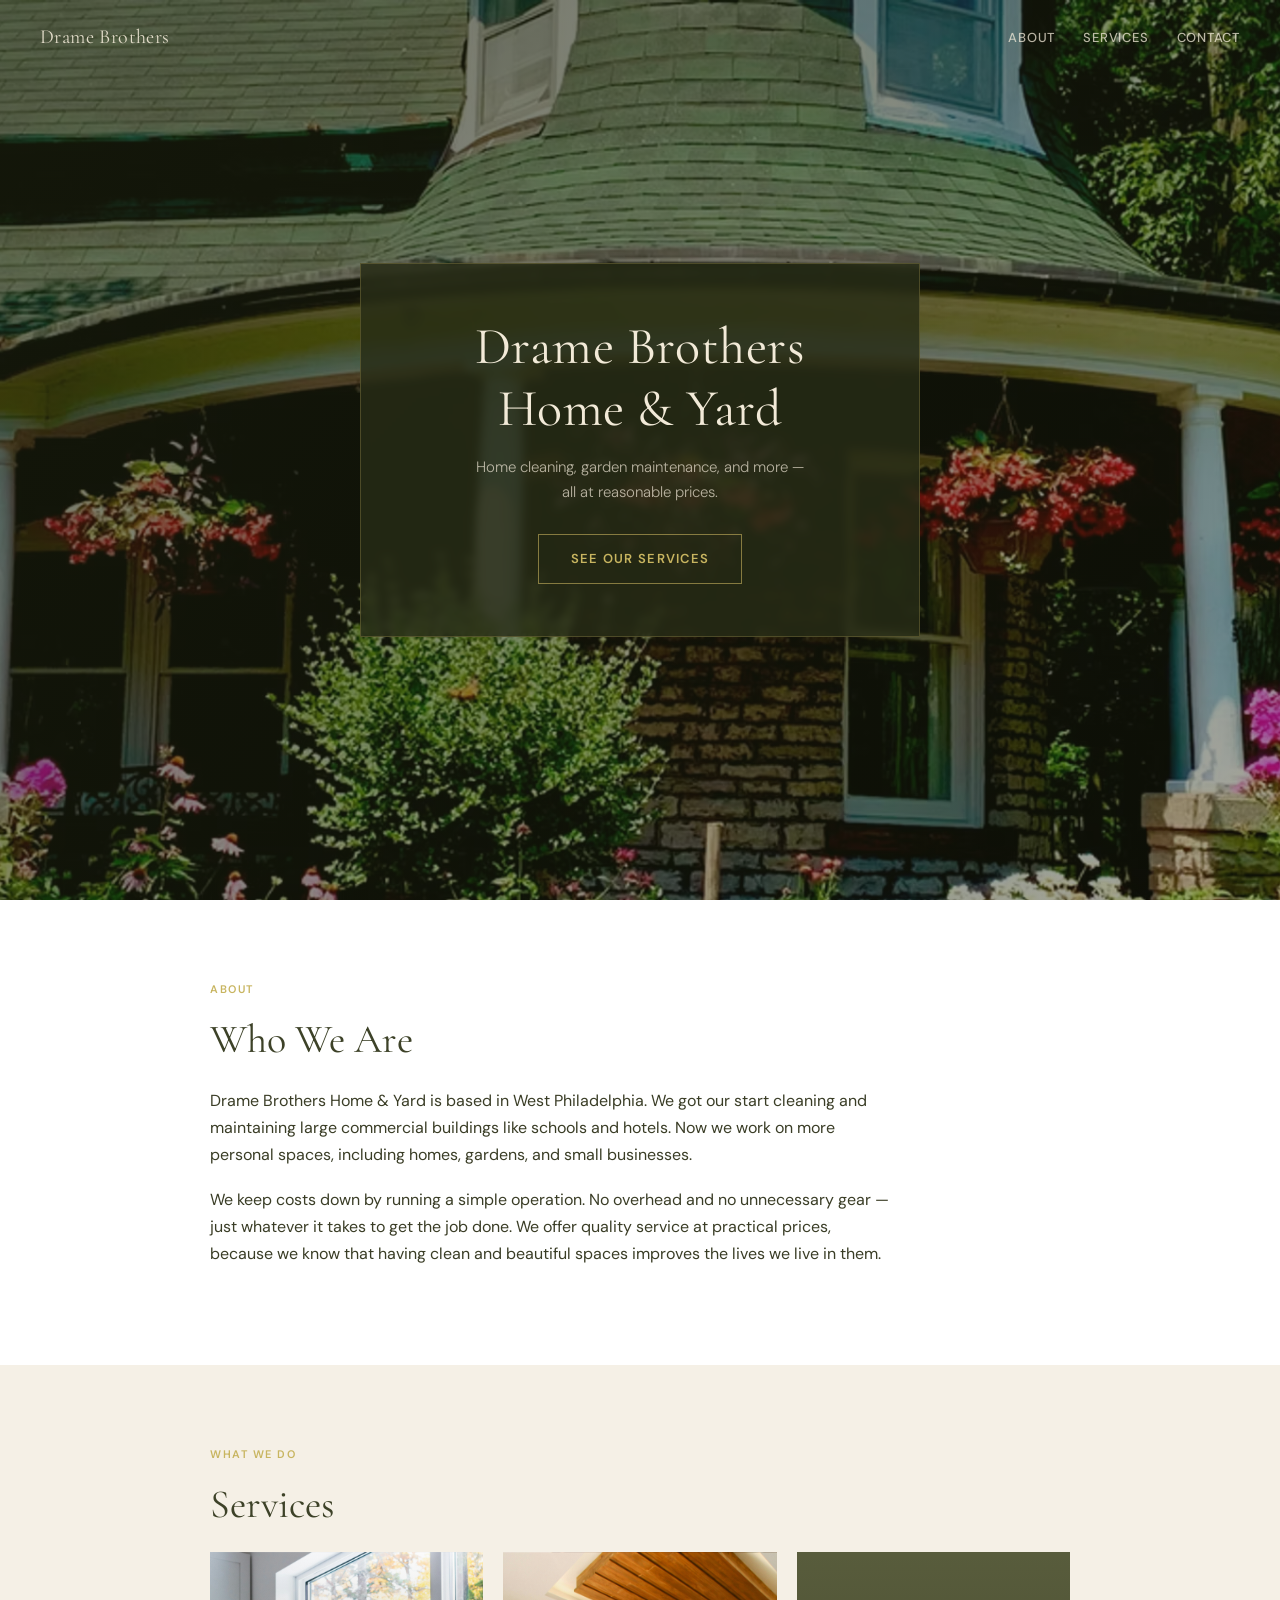
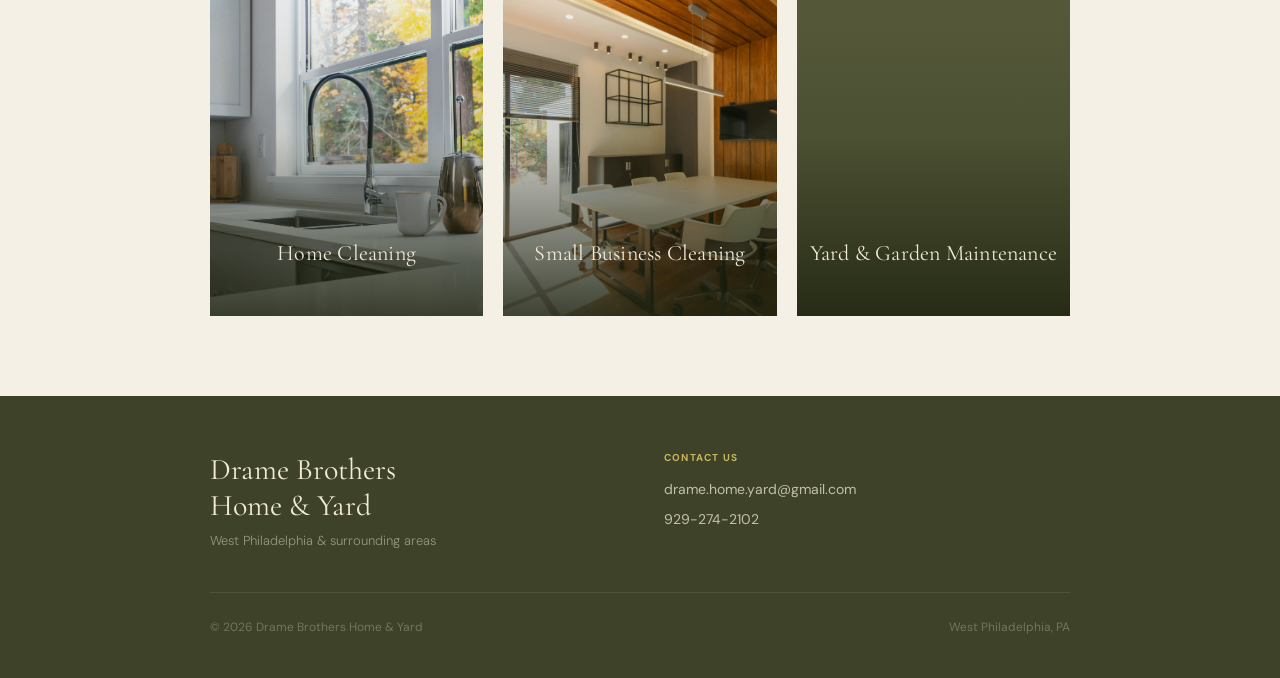
==== index.html @ fd03a53b "Add files via upload" ====
<!DOCTYPE html>
<html lang="en">
<head>
<meta charset="UTF-8">
<meta name="viewport" content="width=device-width, initial-scale=1.0">
<title>Drame Brothers Home & Yard — West Philadelphia</title>
<meta name="description" content="Home cleaning, small business cleaning, and yard & garden maintenance in West Philadelphia. Quality service at reasonable prices.">
<link rel="preconnect" href="https://fonts.googleapis.com">
<link href="https://fonts.googleapis.com/css2?family=Cormorant+Garamond:wght@400;600&family=DM+Sans:wght@300;400;500;600&display=swap" rel="stylesheet">
<link rel="stylesheet" href="style.css">
<style>
  /* ── Hero image ──────────────────────────────────────
     Replace the background-image URL with your own photo.
     Recommended: a high-quality photo of a home exterior,
     garden, or clean interior. Aim for 1600px wide or larger.
     ─────────────────────────────────────────────────── */
  .hero {
    background-image: url('images/hero.jpg');
    /* If you don't have a hero image yet, the dark olive
       fallback color will show instead. */
  }

  /* ── Service card images ─────────────────────────────
     Replace each background-image with your own photo.
     Recommended size: at least 600×800px (portrait).
     ─────────────────────────────────────────────────── */
  .scard-cleaning    { background-image: url('images/home-cleaning.jpg'); }
  .scard-business    { background-image: url('images/small-business.jpg'); }
  .scard-yard        { background-image: url('images/yard-garden.jpg'); }
</style>
</head>
<body>

<!-- ── Navigation ────────────────────────────────────── -->
<nav class="nav" aria-label="Site navigation">
  <div class="nav-logo">Drame Brothers</div>
  <ul class="nav-links">
    <li><a href="#about">About</a></li>
    <li><a href="#services">Services</a></li>
    <li><a href="#contact">Contact</a></li>
  </ul>
</nav>

<!-- ── Hero ──────────────────────────────────────────── -->
<section class="hero" aria-label="Hero">
  <div class="hero-overlay" aria-hidden="true"></div>
  <div class="hero-card">
    <h1>Drame Brothers<br>Home &amp; Yard</h1>
    <p>Home cleaning, garden maintenance, and more —<br>all at reasonable prices.</p>
    <a href="#services" class="hero-btn">See Our Services</a>
  </div>
</section>

<!-- ── About ─────────────────────────────────────────── -->
<section class="section about" id="about" aria-labelledby="about-heading">
  <div class="section-inner">
    <div class="section-label">About</div>
    <h2 id="about-heading">Who We Are</h2>
    <p>Drame Brothers Home &amp; Yard is based in West Philadelphia. We got our start cleaning and maintaining large commercial buildings like schools and hotels. Now we work on more personal spaces, including homes, gardens, and small businesses.</p>
    <p>We keep costs down by running a simple operation. No overhead and no unnecessary gear — just whatever it takes to get the job done. We offer quality service at practical prices, because we know that having clean and beautiful spaces improves the lives we live in them.</p>
  </div>
</section>

<!-- ── Services ───────────────────────────────────────── -->
<section class="section services" id="services" aria-labelledby="services-heading">
  <div class="section-inner">
    <div class="section-label">What We Do</div>
    <h2 id="services-heading">Services</h2>
    <div class="services-grid">

      <!-- Home Cleaning -->
      <a href="home-cleaning.html" class="service-card" aria-label="Home Cleaning — get an estimate">
        <div class="service-img-placeholder scard-cleaning" role="img" aria-label="Home cleaning"></div>
        <div class="service-overlay">
          <div class="service-label">
            Home Cleaning
            <span class="service-cta">Get an Estimate →</span>
          </div>
        </div>
      </a>

      <!-- Small Business Cleaning -->
      <a href="small-business.html" class="service-card" aria-label="Small Business Cleaning — get an estimate">
        <div class="service-img-placeholder scard-business" role="img" aria-label="Small business cleaning"></div>
        <div class="service-overlay">
          <div class="service-label">
            Small Business Cleaning
            <span class="service-cta">Get an Estimate →</span>
          </div>
        </div>
      </a>

      <!-- Yard & Garden -->
      <a href="yard-garden.html" class="service-card" aria-label="Yard & Garden Maintenance — get an estimate">
        <div class="service-img-placeholder scard-yard" role="img" aria-label="Yard and garden maintenance"></div>
        <div class="service-overlay">
          <div class="service-label">
            Yard &amp; Garden Maintenance
            <span class="service-cta">Get an Estimate →</span>
          </div>
        </div>
      </a>

    </div>
  </div>
</section>

<!-- ── Footer / Contact ───────────────────────────────── -->
<footer class="footer" id="contact" aria-label="Contact and footer">
  <div class="footer-inner">
    <div>
      <h3>Drame Brothers<br>Home &amp; Yard</h3>
      <p class="footer-tagline">West Philadelphia &amp; surrounding areas</p>
    </div>
    <div class="footer-contact">
      <h4>Contact Us</h4>
      <p><a href="mailto:drame.home.yard@gmail.com">drame.home.yard@gmail.com</a></p>
      <p><a href="tel:9292742102">929-274-2102</a></p>
    </div>
  </div>
  <div class="footer-bottom">
    <span>© <span id="yr"></span> Drame Brothers Home &amp; Yard</span>
    <span>West Philadelphia, PA</span>
  </div>
</footer>

<script>
  document.getElementById('yr').textContent = new Date().getFullYear();

  // Smooth scroll for nav links
  document.querySelectorAll('a[href^="#"]').forEach(function(a) {
    a.addEventListener('click', function(e) {
      var target = document.querySelector(this.getAttribute('href'));
      if (target) {
        e.preventDefault();
        target.scrollIntoView({ behavior: 'smooth' });
      }
    });
  });

  // If service card images fail to load (no image file yet),
  // the olive placeholder background shows instead — no broken image icons.
  document.querySelectorAll('.service-img-placeholder').forEach(function(el) {
    el.style.backgroundSize = 'cover';
    el.style.backgroundPosition = 'center';
  });
</script>
</body>
</html>
---- style.css ----
/* ═══════════════════════════════════════════════════════
   DRAME BROTHERS HOME & YARD — Shared Stylesheet
   ═══════════════════════════════════════════════════════

   COLOR VARIABLES
   To change the site palette, edit only this block.
   ─────────────────────────────────────────────────── */
:root {
  --olive:      #3d4228;   /* primary dark — headers, footer, buttons */
  --olive-md:   #585c3c;   /* mid olive — hover states */
  --olive-lt:   #7a7e5a;   /* light olive — secondary text, labels */
  --cream:      #f2ead8;   /* warm cream — text on dark backgrounds */
  --cream-dk:   #e4d9c0;   /* slightly darker cream — borders on dark */
  --gold:       #c8b560;   /* accent — links, highlights, section labels */
  --gold-lt:    #f0e9cc;   /* very light gold — hover fills */
  --off:        #f5f0e6;   /* warm off-white — page background */
  --white:      #ffffff;   /* pure white — card backgrounds */
  --border:     #e0d9c5;   /* warm border color */
  --muted:      #8a8568;   /* muted text */
  --text:       #2a2c1a;   /* primary body text */
  --red:        #8b2e1e;   /* error states */

  --serif:  'Cormorant Garamond', Georgia, serif;
  --sans:   'DM Sans', system-ui, sans-serif;
  --radius: 4px;
}

/* ── Reset & Base ──────────────────────────────────── */
*, *::before, *::after { box-sizing: border-box; margin: 0; padding: 0; }
html { scroll-behavior: smooth; }
body {
  font-family: var(--sans);
  background: var(--off);
  color: var(--text);
  font-size: 16px;
  line-height: 1.7;
}
img { display: block; max-width: 100%; }
a   { color: inherit; text-decoration: none; }

/* ── Typography ────────────────────────────────────── */
h1, h2, h3, h4 {
  font-family: var(--serif);
  font-weight: 400;
  line-height: 1.2;
}
p { margin-bottom: 1em; }
p:last-child { margin-bottom: 0; }

/* ── Navigation ────────────────────────────────────── */
.nav {
  position: absolute;
  top: 0; left: 0; right: 0;
  z-index: 10;
  display: flex;
  align-items: center;
  justify-content: space-between;
  padding: 20px 40px;
}
.nav-logo {
  font-family: var(--serif);
  font-size: 20px;
  color: var(--cream);
  letter-spacing: 0.02em;
  opacity: 0.9;
}
.nav-links {
  display: flex;
  gap: 28px;
  list-style: none;
}
.nav-links a {
  font-size: 13px;
  font-weight: 500;
  color: rgba(242,234,216,0.75);
  letter-spacing: 0.06em;
  text-transform: uppercase;
  transition: color 0.2s;
}
.nav-links a:hover { color: var(--gold); }

/* Simple top bar for inner pages */
.topbar {
  background: var(--olive);
  display: flex;
  align-items: center;
  justify-content: space-between;
  padding: 16px 40px;
}
.topbar-logo {
  font-family: var(--serif);
  font-size: 20px;
  color: var(--cream);
  letter-spacing: 0.02em;
}
.topbar-back {
  font-size: 13px;
  color: var(--gold);
  letter-spacing: 0.04em;
  display: flex;
  align-items: center;
  gap: 6px;
  transition: opacity 0.2s;
}
.topbar-back:hover { opacity: 0.75; }

/* ── Hero ──────────────────────────────────────────── */
.hero {
  position: relative;
  min-height: 100vh;
  display: flex;
  align-items: center;
  justify-content: center;
  background: var(--olive);   /* fallback while image loads */
  background-size: cover;
  background-position: center;
  background-attachment: fixed;
  overflow: hidden;
}
.hero-overlay {
  position: absolute;
  inset: 0;
  background: linear-gradient(
    135deg,
    rgba(30,35,15,0.65) 0%,
    rgba(30,35,15,0.40) 100%
  );
}
.hero-card {
  position: relative;
  z-index: 2;
  background: rgba(40,45,22,0.82);
  border: 1px solid rgba(200,181,96,0.25);
  backdrop-filter: blur(4px);
  -webkit-backdrop-filter: blur(4px);
  padding: 52px 56px;
  text-align: center;
  max-width: 560px;
  width: 90%;
}
.hero-card h1 {
  font-size: clamp(36px, 5vw, 52px);
  color: var(--cream);
  margin-bottom: 14px;
  letter-spacing: 0.01em;
}
.hero-card p {
  font-size: 15px;
  color: rgba(242,234,216,0.7);
  font-weight: 300;
  margin-bottom: 28px;
}
.hero-btn {
  display: inline-block;
  padding: 13px 32px;
  border: 1.5px solid rgba(200,181,96,0.6);
  color: var(--gold);
  font-size: 13px;
  font-weight: 600;
  letter-spacing: 0.1em;
  text-transform: uppercase;
  transition: background 0.2s, color 0.2s, border-color 0.2s;
  font-family: var(--sans);
  cursor: pointer;
  background: transparent;
}
.hero-btn:hover {
  background: var(--gold);
  color: var(--olive);
  border-color: var(--gold);
}

/* ── Section wrapper ───────────────────────────────── */
.section { padding: 80px 40px; }
.section-inner {
  max-width: 860px;
  margin: 0 auto;
}
.section-label {
  font-size: 11px;
  font-weight: 600;
  letter-spacing: 0.14em;
  text-transform: uppercase;
  color: var(--gold);
  margin-bottom: 16px;
}
.section h2 {
  font-size: clamp(28px, 4vw, 40px);
  color: var(--olive);
  margin-bottom: 24px;
}

/* ── About section ─────────────────────────────────── */
.about {
  background: var(--white);
}
.about p {
  font-size: 16px;
  color: #3a3d26;
  max-width: 680px;
  margin-bottom: 1.1em;
}

/* ── Services section ──────────────────────────────── */
.services {
  background: var(--off);
}
.services-grid {
  display: grid;
  grid-template-columns: repeat(3, 1fr);
  gap: 20px;
  margin-top: 8px;
}
.service-card {
  position: relative;
  display: block;
  overflow: hidden;
  cursor: pointer;
  aspect-ratio: 3/4;
  background: var(--olive-md);
}
.service-card:hover .service-img {
  transform: scale(1.04);
}
.service-img {
  width: 100%;
  height: 100%;
  object-fit: cover;
  transition: transform 0.5s ease;
}
/* Placeholder when no image is set */
.service-img-placeholder {
  width: 100%; height: 100%;
  background: var(--olive-md);
  display: flex;
  align-items: center;
  justify-content: center;
  transition: transform 0.5s ease;
}
.service-card:hover .service-img-placeholder {
  transform: scale(1.04);
}
.service-overlay {
  position: absolute;
  inset: 0;
  background: linear-gradient(
    to top,
    rgba(30,35,15,0.85) 0%,
    rgba(30,35,15,0.2) 50%,
    transparent 100%
  );
  display: flex;
  align-items: flex-end;
  justify-content: center;
  padding-bottom: 28px;
  transition: background 0.3s;
}
.service-card:hover .service-overlay {
  background: linear-gradient(
    to top,
    rgba(30,35,15,0.92) 0%,
    rgba(30,35,15,0.4) 60%,
    rgba(30,35,15,0.1) 100%
  );
}
.service-label {
  font-family: var(--serif);
  font-size: 22px;
  font-weight: 400;
  color: var(--cream);
  text-align: center;
  letter-spacing: 0.01em;
  line-height: 1.3;
}
.service-cta {
  display: block;
  font-size: 11px;
  font-weight: 600;
  letter-spacing: 0.1em;
  text-transform: uppercase;
  color: var(--gold);
  margin-top: 6px;
  opacity: 0;
  transform: translateY(6px);
  transition: opacity 0.3s, transform 0.3s;
}
.service-card:hover .service-cta {
  opacity: 1;
  transform: translateY(0);
}

/* ── Footer ────────────────────────────────────────── */
.footer {
  background: var(--olive);
  padding: 56px 40px 40px;
  color: var(--cream);
}
.footer-inner {
  max-width: 860px;
  margin: 0 auto;
  display: grid;
  grid-template-columns: 1fr 1fr;
  gap: 48px;
  align-items: start;
}
.footer h3 {
  font-size: 30px;
  color: var(--cream);
  margin-bottom: 6px;
}
.footer-tagline {
  font-size: 13px;
  color: rgba(242,234,216,0.5);
  font-weight: 300;
  margin-bottom: 0;
}
.footer-contact h4 {
  font-family: var(--sans);
  font-size: 10px;
  font-weight: 700;
  letter-spacing: 0.12em;
  text-transform: uppercase;
  color: var(--gold);
  margin-bottom: 14px;
}
.footer-contact p {
  font-size: 14px;
  color: rgba(242,234,216,0.75);
  margin-bottom: 6px;
}
.footer-contact a {
  color: rgba(242,234,216,0.75);
  transition: color 0.2s;
}
.footer-contact a:hover { color: var(--gold); }
.footer-bottom {
  max-width: 860px;
  margin: 40px auto 0;
  padding-top: 24px;
  border-top: 1px solid rgba(242,234,216,0.1);
  font-size: 12px;
  color: rgba(242,234,216,0.3);
  display: flex;
  justify-content: space-between;
  align-items: center;
}

/* ── Page hero (inner pages) ───────────────────────── */
.page-hero {
  background: var(--olive);
  padding: 56px 40px 48px;
  text-align: center;
  position: relative;
  overflow: hidden;
}
.page-hero::before {
  content: '';
  position: absolute;
  inset: 0;
  background: radial-gradient(ellipse at 70% 0%, rgba(200,181,96,0.15), transparent 60%);
  pointer-events: none;
}
.page-hero h1 {
  font-size: clamp(28px, 4vw, 44px);
  color: var(--cream);
  position: relative;
  margin-bottom: 8px;
}
.page-hero p {
  font-size: 14px;
  color: rgba(242,234,216,0.6);
  position: relative;
  max-width: 480px;
  margin: 0 auto 16px;
  font-weight: 300;
}
.page-hero .phone-line {
  font-size: 13px;
  color: var(--gold);
  position: relative;
}
.page-hero .phone-line a {
  color: var(--gold);
  font-weight: 500;
}
.page-hero .phone-line a:hover { text-decoration: underline; }

/* ── Placeholder pages ─────────────────────────────── */
.inquiry-wrap {
  max-width: 600px;
  margin: 0 auto;
  padding: 40px 20px 60px;
}
.inquiry-card {
  background: var(--white);
  border: 1px solid var(--border);
  border-radius: var(--radius);
  padding: 32px 36px;
}
.inquiry-card h2 {
  font-size: 26px;
  color: var(--olive);
  margin-bottom: 6px;
}
.inquiry-card .sub {
  font-size: 14px;
  color: var(--muted);
  margin-bottom: 28px;
}
.coming-soon-note {
  background: var(--gold-lt);
  border: 1px solid var(--border);
  border-left: 3px solid var(--gold);
  border-radius: var(--radius);
  padding: 12px 16px;
  font-size: 13px;
  color: #5a4a00;
  margin-bottom: 28px;
}

/* ── Shared form elements (inquiry pages) ──────────── */
.ifield { margin-bottom: 16px; }
.ifield label {
  display: block;
  font-size: 13px;
  font-weight: 500;
  color: var(--text);
  margin-bottom: 5px;
}
.ifield input,
.ifield select,
.ifield textarea {
  width: 100%;
  padding: 10px 13px;
  border: 1.5px solid var(--border);
  border-radius: var(--radius);
  font-family: var(--sans);
  font-size: 14px;
  color: var(--text);
  background: var(--white);
  transition: border-color 0.15s, box-shadow 0.15s;
  -webkit-appearance: none;
  appearance: none;
}
.ifield select {
  background-image: url("data:image/svg+xml,%3Csvg xmlns='http://www.w3.org/2000/svg' width='12' height='8' viewBox='0 0 12 8'%3E%3Cpath fill='%238a8568' d='M1 1l5 5 5-5'/%3E%3C/svg%3E");
  background-repeat: no-repeat;
  background-position: right 12px center;
  padding-right: 36px;
}
.ifield input:focus,
.ifield select:focus,
.ifield textarea:focus {
  outline: none;
  border-color: var(--gold);
  box-shadow: 0 0 0 3px rgba(200,181,96,0.15);
}
.ifield input.err,
.ifield select.err,
.ifield textarea.err { border-color: var(--red); }
.field-error { font-size: 12px; color: var(--red); margin-top: 4px; }
.two-col { display: grid; grid-template-columns: 1fr 1fr; gap: 12px; }
.ibtn {
  width: 100%;
  padding: 14px;
  background: var(--olive);
  color: var(--cream);
  font-family: var(--sans);
  font-size: 15px;
  font-weight: 600;
  border: none;
  border-radius: var(--radius);
  cursor: pointer;
  letter-spacing: 0.02em;
  transition: background 0.15s, transform 0.1s;
  margin-top: 8px;
}
.ibtn:hover:not(:disabled) { background: var(--olive-md); }
.ibtn:active:not(:disabled) { transform: scale(0.99); }
.ibtn:disabled { opacity: 0.6; cursor: not-allowed; }

/* ── Success screen (shared) ───────────────────────── */
.success-screen {
  display: none;
  text-align: center;
  padding: 40px 20px;
}
.success-screen.show { display: block; }
.success-icon {
  width: 64px; height: 64px;
  background: var(--gold-lt);
  border-radius: 50%;
  display: flex; align-items: center; justify-content: center;
  margin: 0 auto 20px;
  font-size: 28px;
}
.success-screen h2 {
  font-size: 30px;
  color: var(--olive);
  margin-bottom: 8px;
}
.success-screen p { font-size: 14px; color: var(--muted); }

/* ── Utilities ─────────────────────────────────────── */
.visually-hidden {
  position: absolute; width: 1px; height: 1px;
  padding: 0; margin: -1px; overflow: hidden;
  clip: rect(0,0,0,0); border: 0;
}

/* ── Responsive ────────────────────────────────────── */
@media (max-width: 768px) {
  .nav { padding: 16px 20px; }
  .nav-links { display: none; }
  .section { padding: 56px 20px; }
  .topbar { padding: 14px 20px; }
  .footer { padding: 48px 20px 32px; }
  .footer-inner { grid-template-columns: 1fr; gap: 32px; }
  .footer-bottom { flex-direction: column; gap: 8px; text-align: center; }
  .hero-card { padding: 36px 28px; }
  .services-grid { grid-template-columns: 1fr; gap: 14px; }
  .service-card { aspect-ratio: 4/3; }
  .two-col { grid-template-columns: 1fr; }
  .inquiry-card { padding: 24px 20px; }
  .page-hero { padding: 40px 20px 36px; }
}
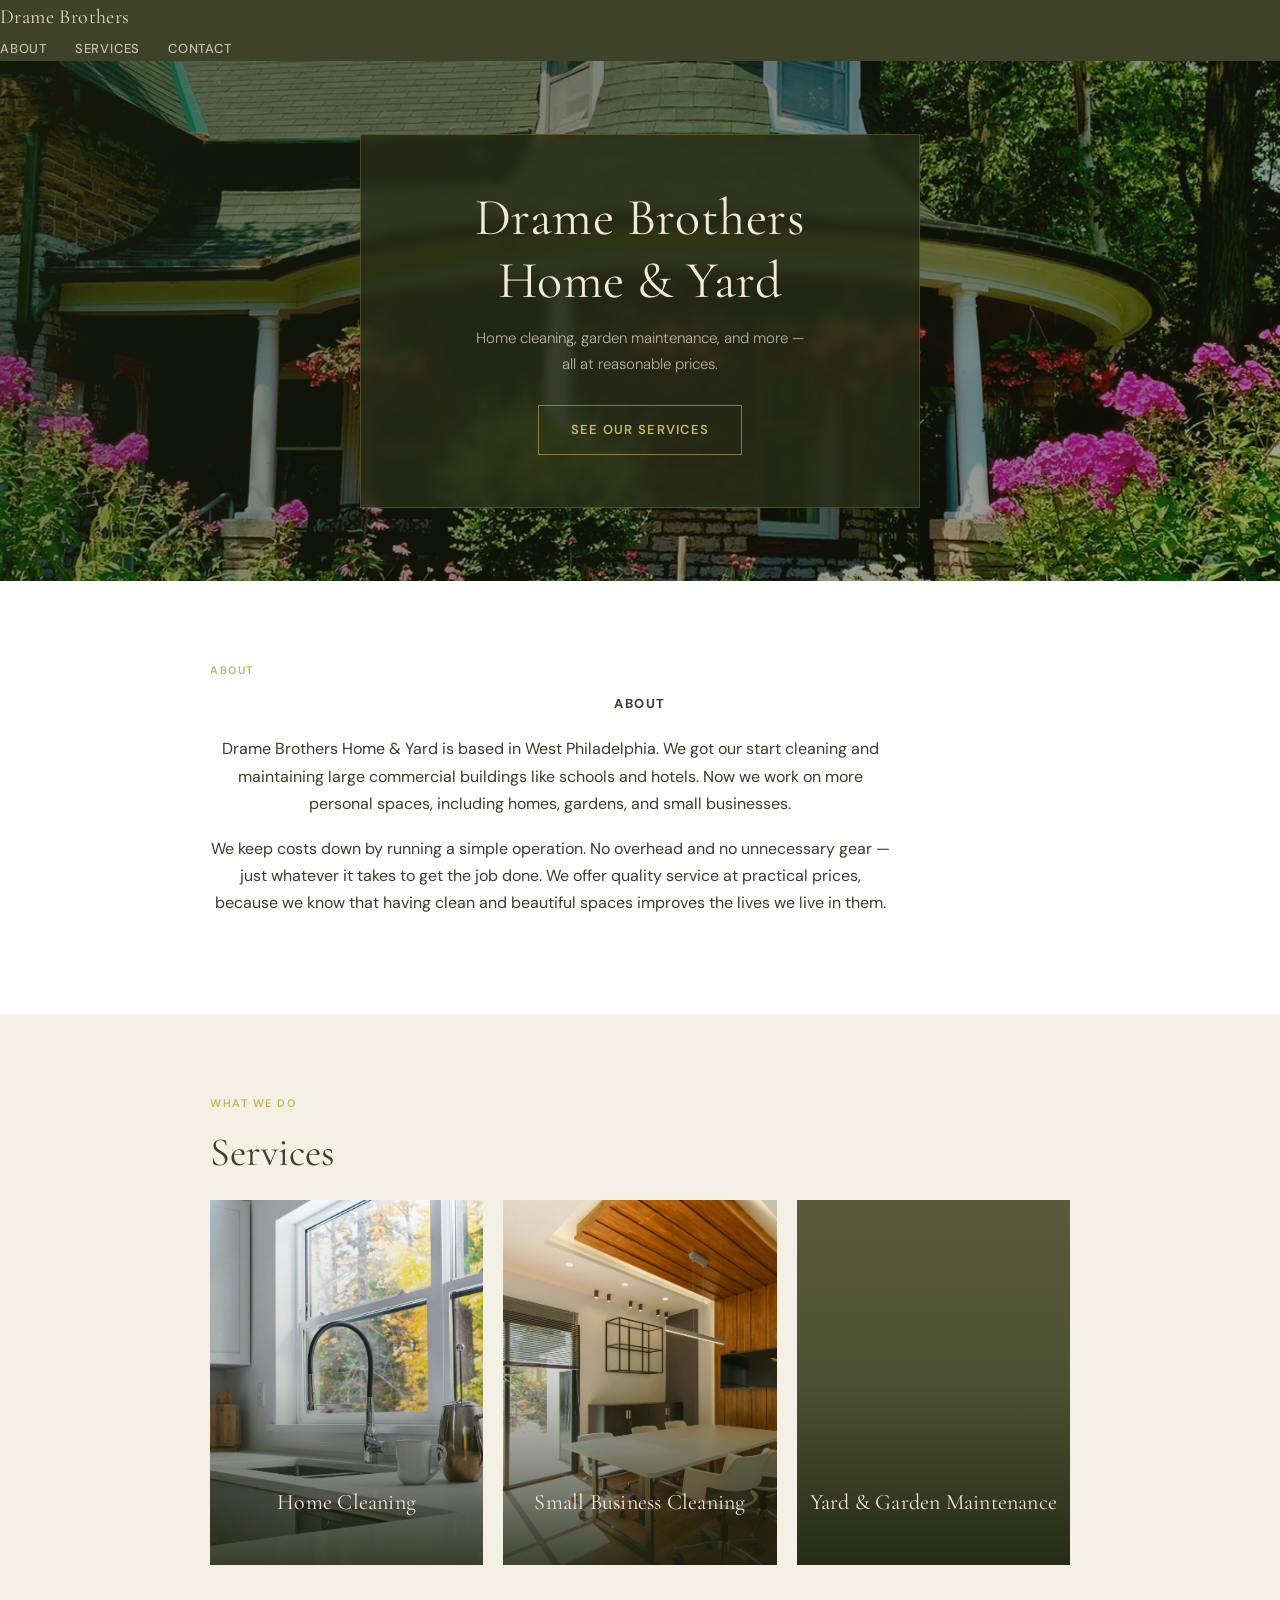
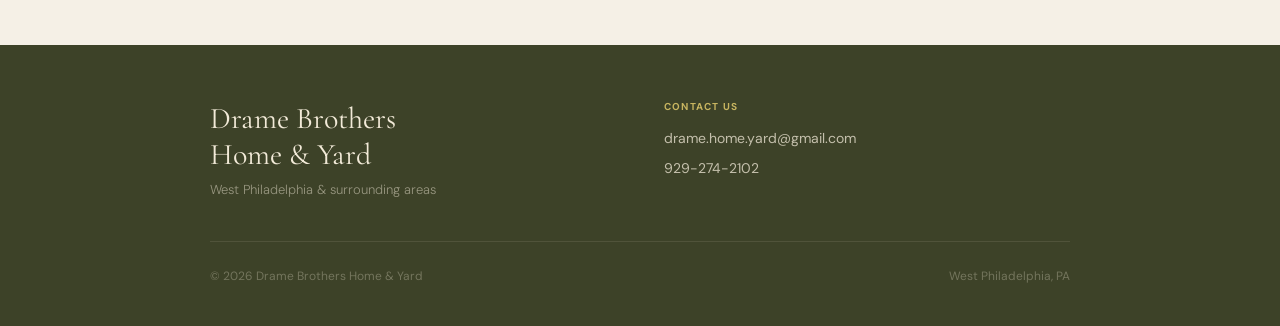
==== commit e2c88184: "Add files via upload" ====
--- a/index.html
+++ b/index.html
@@ -1,149 +1,164 @@
 <!DOCTYPE html>
 <html lang="en">
-<head>
-<meta charset="UTF-8">
-<meta name="viewport" content="width=device-width, initial-scale=1.0">
-<title>Drame Brothers Home & Yard — West Philadelphia</title>
-<meta name="description" content="Home cleaning, small business cleaning, and yard & garden maintenance in West Philadelphia. Quality service at reasonable prices.">
-<link rel="preconnect" href="https://fonts.googleapis.com">
-<link href="https://fonts.googleapis.com/css2?family=Cormorant+Garamond:wght@400;600&family=DM+Sans:wght@300;400;500;600&display=swap" rel="stylesheet">
-<link rel="stylesheet" href="style.css">
-<style>
-  /* ── Hero image ──────────────────────────────────────
+
+  <head>
+    <meta charset="UTF-8">
+    <meta name="viewport" content="width=device-width, initial-scale=1.0">
+    <title>Drame Brothers Home & Yard — West Philadelphia</title>
+    <meta name="description" content="Home cleaning, small business cleaning, and yard & garden maintenance in West Philadelphia. Quality service at reasonable prices.">
+    <link rel="preconnect" href="https://fonts.googleapis.com">
+    <link href="https://fonts.googleapis.com/css2?family=Cormorant+Garamond:wght@400;600&family=DM+Sans:wght@300;400;500;600&display=swap" rel="stylesheet">
+    <link rel="stylesheet" href="style.css">
+    <style>
+      /* ── Hero image ──────────────────────────────────────
      Replace the background-image URL with your own photo.
      Recommended: a high-quality photo of a home exterior,
      garden, or clean interior. Aim for 1600px wide or larger.
      ─────────────────────────────────────────────────── */
-  .hero {
-    background-image: url('images/hero.jpg');
-    /* If you don't have a hero image yet, the dark olive
+
+      .hero {
+        background-image: url('images/hero.jpg');
+        /* If you don't have a hero image yet, the dark olive
        fallback color will show instead. */
-  }
-
-  /* ── Service card images ─────────────────────────────
+      }
+      /* ── Service card images ─────────────────────────────
      Replace each background-image with your own photo.
      Recommended size: at least 600×800px (portrait).
      ─────────────────────────────────────────────────── */
-  .scard-cleaning    { background-image: url('images/home-cleaning.jpg'); }
-  .scard-business    { background-image: url('images/small-business.jpg'); }
-  .scard-yard        { background-image: url('images/yard-garden.jpg'); }
-</style>
-</head>
-<body>
 
-<!-- ── Navigation ────────────────────────────────────── -->
-<nav class="nav" aria-label="Site navigation">
-  <div class="nav-logo">Drame Brothers</div>
-  <ul class="nav-links">
-    <li><a href="#about">About</a></li>
-    <li><a href="#services">Services</a></li>
-    <li><a href="#contact">Contact</a></li>
-  </ul>
-</nav>
+      .scard-cleaning {
+        background-image: url('images/home-cleaning.jpg');
+      }
 
-<!-- ── Hero ──────────────────────────────────────────── -->
-<section class="hero" aria-label="Hero">
-  <div class="hero-overlay" aria-hidden="true"></div>
-  <div class="hero-card">
-    <h1>Drame Brothers<br>Home &amp; Yard</h1>
-    <p>Home cleaning, garden maintenance, and more —<br>all at reasonable prices.</p>
-    <a href="#services" class="hero-btn">See Our Services</a>
-  </div>
-</section>
+      .scard-business {
+        background-image: url('images/small-business.jpg');
+      }
 
-<!-- ── About ─────────────────────────────────────────── -->
-<section class="section about" id="about" aria-labelledby="about-heading">
-  <div class="section-inner">
-    <div class="section-label">About</div>
-    <h2 id="about-heading">Who We Are</h2>
-    <p>Drame Brothers Home &amp; Yard is based in West Philadelphia. We got our start cleaning and maintaining large commercial buildings like schools and hotels. Now we work on more personal spaces, including homes, gardens, and small businesses.</p>
-    <p>We keep costs down by running a simple operation. No overhead and no unnecessary gear — just whatever it takes to get the job done. We offer quality service at practical prices, because we know that having clean and beautiful spaces improves the lives we live in them.</p>
-  </div>
-</section>
+      .scard-yard {
+        background-image: url('images/yard-garden.jpg');
+      }
+    </style>
+  </head>
 
-<!-- ── Services ───────────────────────────────────────── -->
-<section class="section services" id="services" aria-labelledby="services-heading">
-  <div class="section-inner">
-    <div class="section-label">What We Do</div>
-    <h2 id="services-heading">Services</h2>
-    <div class="services-grid">
+  <body>
 
-      <!-- Home Cleaning -->
-      <a href="home-cleaning.html" class="service-card" aria-label="Home Cleaning — get an estimate">
-        <div class="service-img-placeholder scard-cleaning" role="img" aria-label="Home cleaning"></div>
-        <div class="service-overlay">
-          <div class="service-label">
-            Home Cleaning
-            <span class="service-cta">Get an Estimate →</span>
-          </div>
+    <!-- ── Navigation ────────────────────────────────────── -->
+    <nav class="nav" aria-label="Site navigation">
+      <div class="nav-logo">Drame Brothers</div>
+      <ul class="nav-links">
+        <li><a href="#about">About</a></li>
+        <li><a href="#services">Services</a></li>
+        <li><a href="#contact">Contact</a></li>
+      </ul>
+    </nav>
+
+    <!-- ── Hero ──────────────────────────────────────────── -->
+    <section class="hero" aria-label="Hero">
+      <div class="hero-overlay" aria-hidden="true"></div>
+      <div class="hero-card">
+        <h1>Drame Brothers<br>Home &amp; Yard</h1>
+        <p>Home cleaning, garden maintenance, and more —<br>all at reasonable prices.</p>
+        <a href="#services" class="hero-btn">See Our Services</a>
+      </div>
+    </section>
+
+    <!-- ── About ─────────────────────────────────────────── -->
+    <section class="section about" id="about" aria-labelledby="about-heading">
+      <div class="section-inner">
+        <div class="section-label">About</div>
+        <h2 id="about-heading" style="text-align:center; letter-spacing:0.12em; font-family:var(--sans); font-size:13px; font-weight:700; text-transform:uppercase; color:var(--olive); margin-bottom:24px;">About</h2>
+        <p style="text-align:center;">Drame Brothers Home &amp; Yard is based in West Philadelphia. We got our start cleaning and maintaining large commercial buildings like schools and hotels. Now we work on more personal spaces, including homes, gardens, and small businesses.</p>
+        <p style="text-align:center;">We keep costs down by running a simple operation. No overhead and no unnecessary gear — just whatever it takes to get the job done. We offer quality service at practical prices, because we know that having clean and beautiful spaces improves the
+          lives we live in them.</p>
+      </div>
+    </section>
+
+    <!-- ── Services ───────────────────────────────────────── -->
+    <section class="section services" id="services" aria-labelledby="services-heading">
+      <div class="section-inner">
+        <div class="section-label">What We Do</div>
+        <h2 id="services-heading">Services</h2>
+        <div class="services-grid">
+
+          <!-- Home Cleaning -->
+          <a href="home-cleaning.html" class="service-card" aria-label="Home Cleaning — get an estimate">
+            <div class="service-img-placeholder scard-cleaning" role="img" aria-label="Home cleaning"></div>
+            <div class="service-overlay">
+              <div class="service-label">
+                Home Cleaning
+                <span class="service-cta">Get an Estimate →</span>
+              </div>
+            </div>
+          </a>
+
+          <!-- Small Business Cleaning -->
+          <a href="small-business.html" class="service-card" aria-label="Small Business Cleaning — get an estimate">
+            <div class="service-img-placeholder scard-business" role="img" aria-label="Small business cleaning"></div>
+            <div class="service-overlay">
+              <div class="service-label">
+                Small Business Cleaning
+                <span class="service-cta">Get an Estimate →</span>
+              </div>
+            </div>
+          </a>
+
+          <!-- Yard & Garden -->
+          <a href="yard-garden.html" class="service-card" aria-label="Yard & Garden Maintenance — get an estimate">
+            <div class="service-img-placeholder scard-yard" role="img" aria-label="Yard and garden maintenance"></div>
+            <div class="service-overlay">
+              <div class="service-label">
+                Yard &amp; Garden Maintenance
+                <span class="service-cta">Get an Estimate →</span>
+              </div>
+            </div>
+          </a>
+
         </div>
-      </a>
+      </div>
+    </section>
 
-      <!-- Small Business Cleaning -->
-      <a href="small-business.html" class="service-card" aria-label="Small Business Cleaning — get an estimate">
-        <div class="service-img-placeholder scard-business" role="img" aria-label="Small business cleaning"></div>
-        <div class="service-overlay">
-          <div class="service-label">
-            Small Business Cleaning
-            <span class="service-cta">Get an Estimate →</span>
-          </div>
+    <!-- ── Footer / Contact ───────────────────────────────── -->
+    <footer class="footer" id="contact" aria-label="Contact and footer">
+      <div class="footer-inner">
+        <div>
+          <h3>Drame Brothers<br>Home &amp; Yard</h3>
+          <p class="footer-tagline">West Philadelphia &amp; surrounding areas</p>
         </div>
-      </a>
+        <div class="footer-contact">
+          <h4>Contact Us</h4>
+          <p><a href="mailto:drame.home.yard@gmail.com">drame.home.yard@gmail.com</a></p>
+          <p><a href="tel:9292742102">929-274-2102</a></p>
+        </div>
+      </div>
+      <div class="footer-bottom">
+        <span>© <span id="yr"></span> Drame Brothers Home &amp; Yard</span>
+        <span>West Philadelphia, PA</span>
+      </div>
+    </footer>
 
-      <!-- Yard & Garden -->
-      <a href="yard-garden.html" class="service-card" aria-label="Yard & Garden Maintenance — get an estimate">
-        <div class="service-img-placeholder scard-yard" role="img" aria-label="Yard and garden maintenance"></div>
-        <div class="service-overlay">
-          <div class="service-label">
-            Yard &amp; Garden Maintenance
-            <span class="service-cta">Get an Estimate →</span>
-          </div>
-        </div>
-      </a>
+    <script>
+      document.getElementById('yr').textContent = new Date().getFullYear();
 
-    </div>
-  </div>
-</section>
+      // Smooth scroll for nav links
+      document.querySelectorAll('a[href^="#"]').forEach(function(a) {
+        a.addEventListener('click', function(e) {
+          var target = document.querySelector(this.getAttribute('href'));
+          if (target) {
+            e.preventDefault();
+            target.scrollIntoView({
+              behavior: 'smooth'
+            });
+          }
+        });
+      });
 
-<!-- ── Footer / Contact ───────────────────────────────── -->
-<footer class="footer" id="contact" aria-label="Contact and footer">
-  <div class="footer-inner">
-    <div>
-      <h3>Drame Brothers<br>Home &amp; Yard</h3>
-      <p class="footer-tagline">West Philadelphia &amp; surrounding areas</p>
-    </div>
-    <div class="footer-contact">
-      <h4>Contact Us</h4>
-      <p><a href="mailto:drame.home.yard@gmail.com">drame.home.yard@gmail.com</a></p>
-      <p><a href="tel:9292742102">929-274-2102</a></p>
-    </div>
-  </div>
-  <div class="footer-bottom">
-    <span>© <span id="yr"></span> Drame Brothers Home &amp; Yard</span>
-    <span>West Philadelphia, PA</span>
-  </div>
-</footer>
+      // If service card images fail to load (no image file yet),
+      // the olive placeholder background shows instead — no broken image icons.
+      document.querySelectorAll('.service-img-placeholder').forEach(function(el) {
+        el.style.backgroundSize = 'cover';
+        el.style.backgroundPosition = 'center';
+      });
+    </script>
+  </body>
 
-<script>
-  document.getElementById('yr').textContent = new Date().getFullYear();
-
-  // Smooth scroll for nav links
-  document.querySelectorAll('a[href^="#"]').forEach(function(a) {
-    a.addEventListener('click', function(e) {
-      var target = document.querySelector(this.getAttribute('href'));
-      if (target) {
-        e.preventDefault();
-        target.scrollIntoView({ behavior: 'smooth' });
-      }
-    });
-  });
-
-  // If service card images fail to load (no image file yet),
-  // the olive placeholder background shows instead — no broken image icons.
-  document.querySelectorAll('.service-img-placeholder').forEach(function(el) {
-    el.style.backgroundSize = 'cover';
-    el.style.backgroundPosition = 'center';
-  });
-</script>
-</body>
 </html>
--- a/style.css
+++ b/style.css
@@ -5,29 +5,52 @@
    COLOR VARIABLES
    To change the site palette, edit only this block.
    ─────────────────────────────────────────────────── */
+
 :root {
-  --olive:      #3d4228;   /* primary dark — headers, footer, buttons */
-  --olive-md:   #585c3c;   /* mid olive — hover states */
-  --olive-lt:   #7a7e5a;   /* light olive — secondary text, labels */
-  --cream:      #f2ead8;   /* warm cream — text on dark backgrounds */
-  --cream-dk:   #e4d9c0;   /* slightly darker cream — borders on dark */
-  --gold:       #c8b560;   /* accent — links, highlights, section labels */
-  --gold-lt:    #f0e9cc;   /* very light gold — hover fills */
-  --off:        #f5f0e6;   /* warm off-white — page background */
-  --white:      #ffffff;   /* pure white — card backgrounds */
-  --border:     #e0d9c5;   /* warm border color */
-  --muted:      #8a8568;   /* muted text */
-  --text:       #2a2c1a;   /* primary body text */
-  --red:        #8b2e1e;   /* error states */
-
-  --serif:  'Cormorant Garamond', Georgia, serif;
-  --sans:   'DM Sans', system-ui, sans-serif;
+  --olive: #3d4228;
+  /* primary dark — headers, footer, buttons */
+  --olive-md: #585c3c;
+  /* mid olive — hover states */
+  --olive-lt: #7a7e5a;
+  /* light olive — secondary text, labels */
+  --cream: #f2ead8;
+  /* warm cream — text on dark backgrounds */
+  --cream-dk: #e4d9c0;
+  /* slightly darker cream — borders on dark */
+  --gold: #c8b560;
+  /* accent — links, highlights, section labels */
+  --gold-lt: #f0e9cc;
+  /* very light gold — hover fills */
+  --off: #f5f0e6;
+  /* warm off-white — page background */
+  --white: #ffffff;
+  /* pure white — card backgrounds */
+  --border: #e0d9c5;
+  /* warm border color */
+  --muted: #8a8568;
+  /* muted text */
+  --text: #2a2c1a;
+  /* primary body text */
+  --red: #8b2e1e;
+  /* error states */
+  --serif: 'Cormorant Garamond', Georgia, serif;
+  --sans: 'DM Sans', system-ui, sans-serif;
   --radius: 4px;
 }
 
+
 /* ── Reset & Base ──────────────────────────────────── */
-*, *::before, *::after { box-sizing: border-box; margin: 0; padding: 0; }
-html { scroll-behavior: smooth; }
+
+*, *::before, *::after {
+  box-sizing: border-box;
+  margin: 0;
+  padding: 0;
+}
+
+html {
+  scroll-behavior: smooth;
+}
+
 body {
   font-family: var(--sans);
   background: var(--off);
@@ -35,28 +58,44 @@
   font-size: 16px;
   line-height: 1.7;
 }
-img { display: block; max-width: 100%; }
-a   { color: inherit; text-decoration: none; }
+
+img {
+  display: block;
+  max-width: 100%;
+}
+
+a {
+  color: inherit;
+  text-decoration: none;
+}
+
 
 /* ── Typography ────────────────────────────────────── */
+
 h1, h2, h3, h4 {
   font-family: var(--serif);
   font-weight: 400;
   line-height: 1.2;
 }
-p { margin-bottom: 1em; }
-p:last-child { margin-bottom: 0; }
+
+p {
+  margin-bottom: 1em;
+}
+
+p:last-child {
+  margin-bottom: 0;
+}
+
 
 /* ── Navigation ────────────────────────────────────── */
+
 .nav {
-  position: absolute;
-  top: 0; left: 0; right: 0;
-  z-index: 10;
-  display: flex;
-  align-items: center;
-  justify-content: space-between;
-  padding: 20px 40px;
-}
+  position: sticky;
+  top: 0;
+  z-index: 100;
+  background: var(--olive);
+}
+
 .nav-logo {
   font-family: var(--serif);
   font-size: 20px;
@@ -64,22 +103,29 @@
   letter-spacing: 0.02em;
   opacity: 0.9;
 }
+
 .nav-links {
   display: flex;
   gap: 28px;
   list-style: none;
 }
+
 .nav-links a {
   font-size: 13px;
   font-weight: 500;
-  color: rgba(242,234,216,0.75);
+  color: rgba(242, 234, 216, 0.75);
   letter-spacing: 0.06em;
   text-transform: uppercase;
   transition: color 0.2s;
 }
-.nav-links a:hover { color: var(--gold); }
+
+.nav-links a:hover {
+  color: var(--gold);
+}
+
 
 /* Simple top bar for inner pages */
+
 .topbar {
   background: var(--olive);
   display: flex;
@@ -87,12 +133,14 @@
   justify-content: space-between;
   padding: 16px 40px;
 }
+
 .topbar-logo {
   font-family: var(--serif);
   font-size: 20px;
   color: var(--cream);
   letter-spacing: 0.02em;
 }
+
 .topbar-back {
   font-size: 13px;
   color: var(--gold);
@@ -102,35 +150,38 @@
   gap: 6px;
   transition: opacity 0.2s;
 }
-.topbar-back:hover { opacity: 0.75; }
+
+.topbar-back:hover {
+  opacity: 0.75;
+}
+
 
 /* ── Hero ──────────────────────────────────────────── */
+
 .hero {
   position: relative;
-  min-height: 100vh;
+  min-height: 520px;
   display: flex;
   align-items: center;
   justify-content: center;
-  background: var(--olive);   /* fallback while image loads */
+  background: var(--olive);
+  /* fallback while image loads */
   background-size: cover;
   background-position: center;
-  background-attachment: fixed;
   overflow: hidden;
 }
+
 .hero-overlay {
   position: absolute;
   inset: 0;
-  background: linear-gradient(
-    135deg,
-    rgba(30,35,15,0.65) 0%,
-    rgba(30,35,15,0.40) 100%
-  );
-}
+  background: linear-gradient( 135deg, rgba(30, 35, 15, 0.65) 0%, rgba(30, 35, 15, 0.40) 100%);
+}
+
 .hero-card {
   position: relative;
   z-index: 2;
-  background: rgba(40,45,22,0.82);
-  border: 1px solid rgba(200,181,96,0.25);
+  background: rgba(40, 45, 22, 0.82);
+  border: 1px solid rgba(200, 181, 96, 0.25);
   backdrop-filter: blur(4px);
   -webkit-backdrop-filter: blur(4px);
   padding: 52px 56px;
@@ -138,22 +189,25 @@
   max-width: 560px;
   width: 90%;
 }
+
 .hero-card h1 {
   font-size: clamp(36px, 5vw, 52px);
   color: var(--cream);
   margin-bottom: 14px;
   letter-spacing: 0.01em;
 }
+
 .hero-card p {
   font-size: 15px;
-  color: rgba(242,234,216,0.7);
+  color: rgba(242, 234, 216, 0.7);
   font-weight: 300;
   margin-bottom: 28px;
 }
+
 .hero-btn {
   display: inline-block;
   padding: 13px 32px;
-  border: 1.5px solid rgba(200,181,96,0.6);
+  border: 1.5px solid rgba(200, 181, 96, 0.6);
   color: var(--gold);
   font-size: 13px;
   font-weight: 600;
@@ -164,18 +218,25 @@
   cursor: pointer;
   background: transparent;
 }
+
 .hero-btn:hover {
   background: var(--gold);
   color: var(--olive);
   border-color: var(--gold);
 }
 
+
 /* ── Section wrapper ───────────────────────────────── */
-.section { padding: 80px 40px; }
+
+.section {
+  padding: 80px 40px;
+}
+
 .section-inner {
   max-width: 860px;
   margin: 0 auto;
 }
+
 .section-label {
   font-size: 11px;
   font-weight: 600;
@@ -184,16 +245,20 @@
   color: var(--gold);
   margin-bottom: 16px;
 }
+
 .section h2 {
   font-size: clamp(28px, 4vw, 40px);
   color: var(--olive);
   margin-bottom: 24px;
 }
 
+
 /* ── About section ─────────────────────────────────── */
+
 .about {
   background: var(--white);
 }
+
 .about p {
   font-size: 16px;
   color: #3a3d26;
@@ -201,16 +266,20 @@
   margin-bottom: 1.1em;
 }
 
+
 /* ── Services section ──────────────────────────────── */
+
 .services {
   background: var(--off);
 }
+
 .services-grid {
   display: grid;
   grid-template-columns: repeat(3, 1fr);
   gap: 20px;
   margin-top: 8px;
 }
+
 .service-card {
   position: relative;
   display: block;
@@ -219,50 +288,50 @@
   aspect-ratio: 3/4;
   background: var(--olive-md);
 }
+
 .service-card:hover .service-img {
   transform: scale(1.04);
 }
+
 .service-img {
   width: 100%;
   height: 100%;
   object-fit: cover;
   transition: transform 0.5s ease;
 }
+
+
 /* Placeholder when no image is set */
+
 .service-img-placeholder {
-  width: 100%; height: 100%;
+  width: 100%;
+  height: 100%;
   background: var(--olive-md);
   display: flex;
   align-items: center;
   justify-content: center;
   transition: transform 0.5s ease;
 }
+
 .service-card:hover .service-img-placeholder {
   transform: scale(1.04);
 }
+
 .service-overlay {
   position: absolute;
   inset: 0;
-  background: linear-gradient(
-    to top,
-    rgba(30,35,15,0.85) 0%,
-    rgba(30,35,15,0.2) 50%,
-    transparent 100%
-  );
+  background: linear-gradient( to top, rgba(30, 35, 15, 0.85) 0%, rgba(30, 35, 15, 0.2) 50%, transparent 100%);
   display: flex;
   align-items: flex-end;
   justify-content: center;
   padding-bottom: 28px;
   transition: background 0.3s;
 }
+
 .service-card:hover .service-overlay {
-  background: linear-gradient(
-    to top,
-    rgba(30,35,15,0.92) 0%,
-    rgba(30,35,15,0.4) 60%,
-    rgba(30,35,15,0.1) 100%
-  );
-}
+  background: linear-gradient( to top, rgba(30, 35, 15, 0.92) 0%, rgba(30, 35, 15, 0.4) 60%, rgba(30, 35, 15, 0.1) 100%);
+}
+
 .service-label {
   font-family: var(--serif);
   font-size: 22px;
@@ -272,6 +341,7 @@
   letter-spacing: 0.01em;
   line-height: 1.3;
 }
+
 .service-cta {
   display: block;
   font-size: 11px;
@@ -284,17 +354,21 @@
   transform: translateY(6px);
   transition: opacity 0.3s, transform 0.3s;
 }
+
 .service-card:hover .service-cta {
   opacity: 1;
   transform: translateY(0);
 }
 
+
 /* ── Footer ────────────────────────────────────────── */
+
 .footer {
   background: var(--olive);
   padding: 56px 40px 40px;
   color: var(--cream);
 }
+
 .footer-inner {
   max-width: 860px;
   margin: 0 auto;
@@ -303,17 +377,20 @@
   gap: 48px;
   align-items: start;
 }
+
 .footer h3 {
   font-size: 30px;
   color: var(--cream);
   margin-bottom: 6px;
 }
+
 .footer-tagline {
   font-size: 13px;
-  color: rgba(242,234,216,0.5);
+  color: rgba(242, 234, 216, 0.5);
   font-weight: 300;
   margin-bottom: 0;
 }
+
 .footer-contact h4 {
   font-family: var(--sans);
   font-size: 10px;
@@ -323,29 +400,37 @@
   color: var(--gold);
   margin-bottom: 14px;
 }
+
 .footer-contact p {
   font-size: 14px;
-  color: rgba(242,234,216,0.75);
+  color: rgba(242, 234, 216, 0.75);
   margin-bottom: 6px;
 }
+
 .footer-contact a {
-  color: rgba(242,234,216,0.75);
+  color: rgba(242, 234, 216, 0.75);
   transition: color 0.2s;
 }
-.footer-contact a:hover { color: var(--gold); }
+
+.footer-contact a:hover {
+  color: var(--gold);
+}
+
 .footer-bottom {
   max-width: 860px;
   margin: 40px auto 0;
   padding-top: 24px;
-  border-top: 1px solid rgba(242,234,216,0.1);
+  border-top: 1px solid rgba(242, 234, 216, 0.1);
   font-size: 12px;
-  color: rgba(242,234,216,0.3);
+  color: rgba(242, 234, 216, 0.3);
   display: flex;
   justify-content: space-between;
   align-items: center;
 }
 
+
 /* ── Page hero (inner pages) ───────────────────────── */
+
 .page-hero {
   background: var(--olive);
   padding: 56px 40px 48px;
@@ -353,60 +438,74 @@
   position: relative;
   overflow: hidden;
 }
+
 .page-hero::before {
   content: '';
   position: absolute;
   inset: 0;
-  background: radial-gradient(ellipse at 70% 0%, rgba(200,181,96,0.15), transparent 60%);
+  background: radial-gradient(ellipse at 70% 0%, rgba(200, 181, 96, 0.15), transparent 60%);
   pointer-events: none;
 }
+
 .page-hero h1 {
   font-size: clamp(28px, 4vw, 44px);
   color: var(--cream);
   position: relative;
   margin-bottom: 8px;
 }
+
 .page-hero p {
   font-size: 14px;
-  color: rgba(242,234,216,0.6);
+  color: rgba(242, 234, 216, 0.6);
   position: relative;
   max-width: 480px;
   margin: 0 auto 16px;
   font-weight: 300;
 }
+
 .page-hero .phone-line {
   font-size: 13px;
   color: var(--gold);
   position: relative;
 }
+
 .page-hero .phone-line a {
   color: var(--gold);
   font-weight: 500;
 }
-.page-hero .phone-line a:hover { text-decoration: underline; }
+
+.page-hero .phone-line a:hover {
+  text-decoration: underline;
+}
+
 
 /* ── Placeholder pages ─────────────────────────────── */
+
 .inquiry-wrap {
   max-width: 600px;
   margin: 0 auto;
   padding: 40px 20px 60px;
 }
+
 .inquiry-card {
   background: var(--white);
   border: 1px solid var(--border);
   border-radius: var(--radius);
   padding: 32px 36px;
 }
+
 .inquiry-card h2 {
   font-size: 26px;
   color: var(--olive);
   margin-bottom: 6px;
 }
+
 .inquiry-card .sub {
   font-size: 14px;
   color: var(--muted);
   margin-bottom: 28px;
 }
+
 .coming-soon-note {
   background: var(--gold-lt);
   border: 1px solid var(--border);
@@ -418,8 +517,13 @@
   margin-bottom: 28px;
 }
 
+
 /* ── Shared form elements (inquiry pages) ──────────── */
-.ifield { margin-bottom: 16px; }
+
+.ifield {
+  margin-bottom: 16px;
+}
+
 .ifield label {
   display: block;
   font-size: 13px;
@@ -427,9 +531,8 @@
   color: var(--text);
   margin-bottom: 5px;
 }
-.ifield input,
-.ifield select,
-.ifield textarea {
+
+.ifield input, .ifield select, .ifield textarea {
   width: 100%;
   padding: 10px 13px;
   border: 1.5px solid var(--border);
@@ -442,24 +545,36 @@
   -webkit-appearance: none;
   appearance: none;
 }
+
 .ifield select {
   background-image: url("data:image/svg+xml,%3Csvg xmlns='http://www.w3.org/2000/svg' width='12' height='8' viewBox='0 0 12 8'%3E%3Cpath fill='%238a8568' d='M1 1l5 5 5-5'/%3E%3C/svg%3E");
   background-repeat: no-repeat;
   background-position: right 12px center;
   padding-right: 36px;
 }
-.ifield input:focus,
-.ifield select:focus,
-.ifield textarea:focus {
+
+.ifield input:focus, .ifield select:focus, .ifield textarea:focus {
   outline: none;
   border-color: var(--gold);
-  box-shadow: 0 0 0 3px rgba(200,181,96,0.15);
-}
-.ifield input.err,
-.ifield select.err,
-.ifield textarea.err { border-color: var(--red); }
-.field-error { font-size: 12px; color: var(--red); margin-top: 4px; }
-.two-col { display: grid; grid-template-columns: 1fr 1fr; gap: 12px; }
+  box-shadow: 0 0 0 3px rgba(200, 181, 96, 0.15);
+}
+
+.ifield input.err, .ifield select.err, .ifield textarea.err {
+  border-color: var(--red);
+}
+
+.field-error {
+  font-size: 12px;
+  color: var(--red);
+  margin-top: 4px;
+}
+
+.two-col {
+  display: grid;
+  grid-template-columns: 1fr 1fr;
+  gap: 12px;
+}
+
 .ibtn {
   width: 100%;
   padding: 14px;
@@ -475,52 +590,115 @@
   transition: background 0.15s, transform 0.1s;
   margin-top: 8px;
 }
-.ibtn:hover:not(:disabled) { background: var(--olive-md); }
-.ibtn:active:not(:disabled) { transform: scale(0.99); }
-.ibtn:disabled { opacity: 0.6; cursor: not-allowed; }
+
+.ibtn:hover:not(:disabled) {
+  background: var(--olive-md);
+}
+
+.ibtn:active:not(:disabled) {
+  transform: scale(0.99);
+}
+
+.ibtn:disabled {
+  opacity: 0.6;
+  cursor: not-allowed;
+}
+
 
 /* ── Success screen (shared) ───────────────────────── */
+
 .success-screen {
   display: none;
   text-align: center;
   padding: 40px 20px;
 }
-.success-screen.show { display: block; }
+
+.success-screen.show {
+  display: block;
+}
+
 .success-icon {
-  width: 64px; height: 64px;
+  width: 64px;
+  height: 64px;
   background: var(--gold-lt);
   border-radius: 50%;
-  display: flex; align-items: center; justify-content: center;
+  display: flex;
+  align-items: center;
+  justify-content: center;
   margin: 0 auto 20px;
   font-size: 28px;
 }
+
 .success-screen h2 {
   font-size: 30px;
   color: var(--olive);
   margin-bottom: 8px;
 }
-.success-screen p { font-size: 14px; color: var(--muted); }
+
+.success-screen p {
+  font-size: 14px;
+  color: var(--muted);
+}
+
 
 /* ── Utilities ─────────────────────────────────────── */
+
 .visually-hidden {
-  position: absolute; width: 1px; height: 1px;
-  padding: 0; margin: -1px; overflow: hidden;
-  clip: rect(0,0,0,0); border: 0;
-}
+  position: absolute;
+  width: 1px;
+  height: 1px;
+  padding: 0;
+  margin: -1px;
+  overflow: hidden;
+  clip: rect(0, 0, 0, 0);
+  border: 0;
+}
+
 
 /* ── Responsive ────────────────────────────────────── */
+
 @media (max-width: 768px) {
-  .nav { padding: 16px 20px; }
-  .nav-links { display: none; }
-  .section { padding: 56px 20px; }
-  .topbar { padding: 14px 20px; }
-  .footer { padding: 48px 20px 32px; }
-  .footer-inner { grid-template-columns: 1fr; gap: 32px; }
-  .footer-bottom { flex-direction: column; gap: 8px; text-align: center; }
-  .hero-card { padding: 36px 28px; }
-  .services-grid { grid-template-columns: 1fr; gap: 14px; }
-  .service-card { aspect-ratio: 4/3; }
-  .two-col { grid-template-columns: 1fr; }
-  .inquiry-card { padding: 24px 20px; }
-  .page-hero { padding: 40px 20px 36px; }
-}
+  .nav {
+    padding: 16px 20px;
+  }
+  .nav-links {
+    display: none;
+  }
+  .section {
+    padding: 56px 20px;
+  }
+  .topbar {
+    padding: 14px 20px;
+  }
+  .footer {
+    padding: 48px 20px 32px;
+  }
+  .footer-inner {
+    grid-template-columns: 1fr;
+    gap: 32px;
+  }
+  .footer-bottom {
+    flex-direction: column;
+    gap: 8px;
+    text-align: center;
+  }
+  .hero-card {
+    padding: 36px 28px;
+  }
+  .services-grid {
+    grid-template-columns: 1fr;
+    gap: 14px;
+  }
+  .service-card {
+    aspect-ratio: 4/3;
+  }
+  .two-col {
+    grid-template-columns: 1fr;
+  }
+  .inquiry-card {
+    padding: 24px 20px;
+  }
+  .page-hero {
+    padding: 40px 20px 36px;
+  }
+}
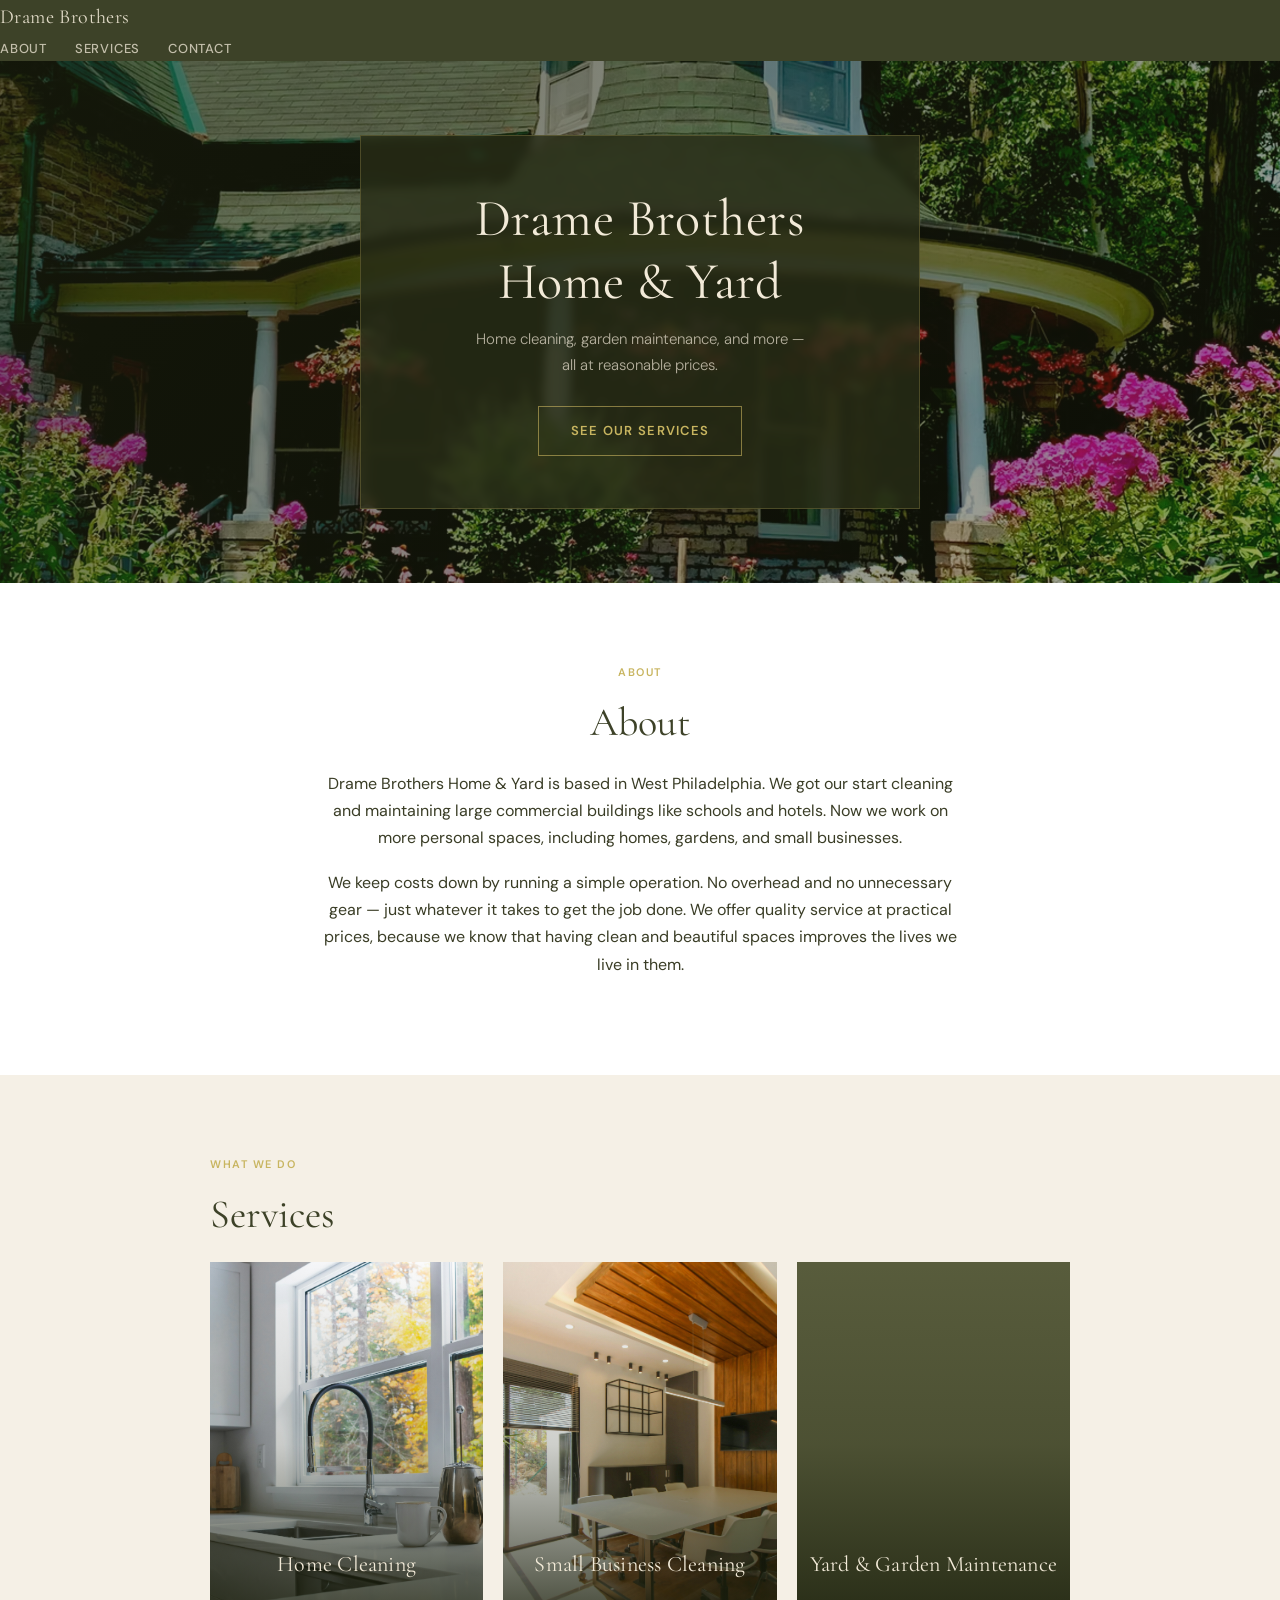
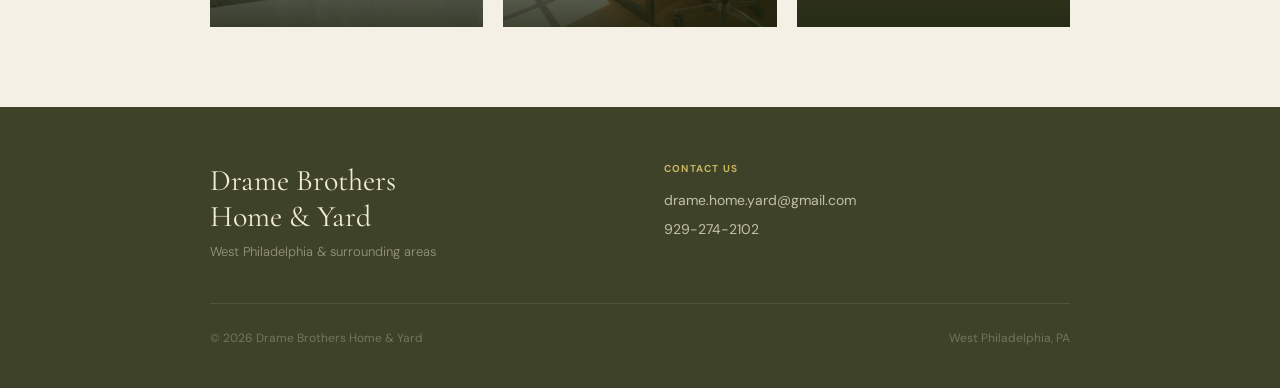
==== commit 057e5dc9: "Add files via upload" ====
--- a/index.html
+++ b/index.html
@@ -66,9 +66,9 @@
     <section class="section about" id="about" aria-labelledby="about-heading">
       <div class="section-inner">
         <div class="section-label">About</div>
-        <h2 id="about-heading" style="text-align:center; letter-spacing:0.12em; font-family:var(--sans); font-size:13px; font-weight:700; text-transform:uppercase; color:var(--olive); margin-bottom:24px;">About</h2>
-        <p style="text-align:center;">Drame Brothers Home &amp; Yard is based in West Philadelphia. We got our start cleaning and maintaining large commercial buildings like schools and hotels. Now we work on more personal spaces, including homes, gardens, and small businesses.</p>
-        <p style="text-align:center;">We keep costs down by running a simple operation. No overhead and no unnecessary gear — just whatever it takes to get the job done. We offer quality service at practical prices, because we know that having clean and beautiful spaces improves the
+        <h2 id="about-heading">About</h2>
+        <p>Drame Brothers Home &amp; Yard is based in West Philadelphia. We got our start cleaning and maintaining large commercial buildings like schools and hotels. Now we work on more personal spaces, including homes, gardens, and small businesses.</p>
+        <p>We keep costs down by running a simple operation. No overhead and no unnecessary gear — just whatever it takes to get the job done. We offer quality service at practical prices, because we know that having clean and beautiful spaces improves the
           lives we live in them.</p>
       </div>
     </section>
--- a/style.css
+++ b/style.css
@@ -160,7 +160,8 @@
 
 .hero {
   position: relative;
-  min-height: 520px;
+  height: 58vh;
+  min-height: 420px;
   display: flex;
   align-items: center;
   justify-content: center;
@@ -264,6 +265,16 @@
   color: #3a3d26;
   max-width: 680px;
   margin-bottom: 1.1em;
+}
+
+.about .section-inner {
+  text-align: center;
+}
+
+.about .section-inner p {
+  max-width: 640px;
+  margin-left: auto;
+  margin-right: auto;
 }
 
 
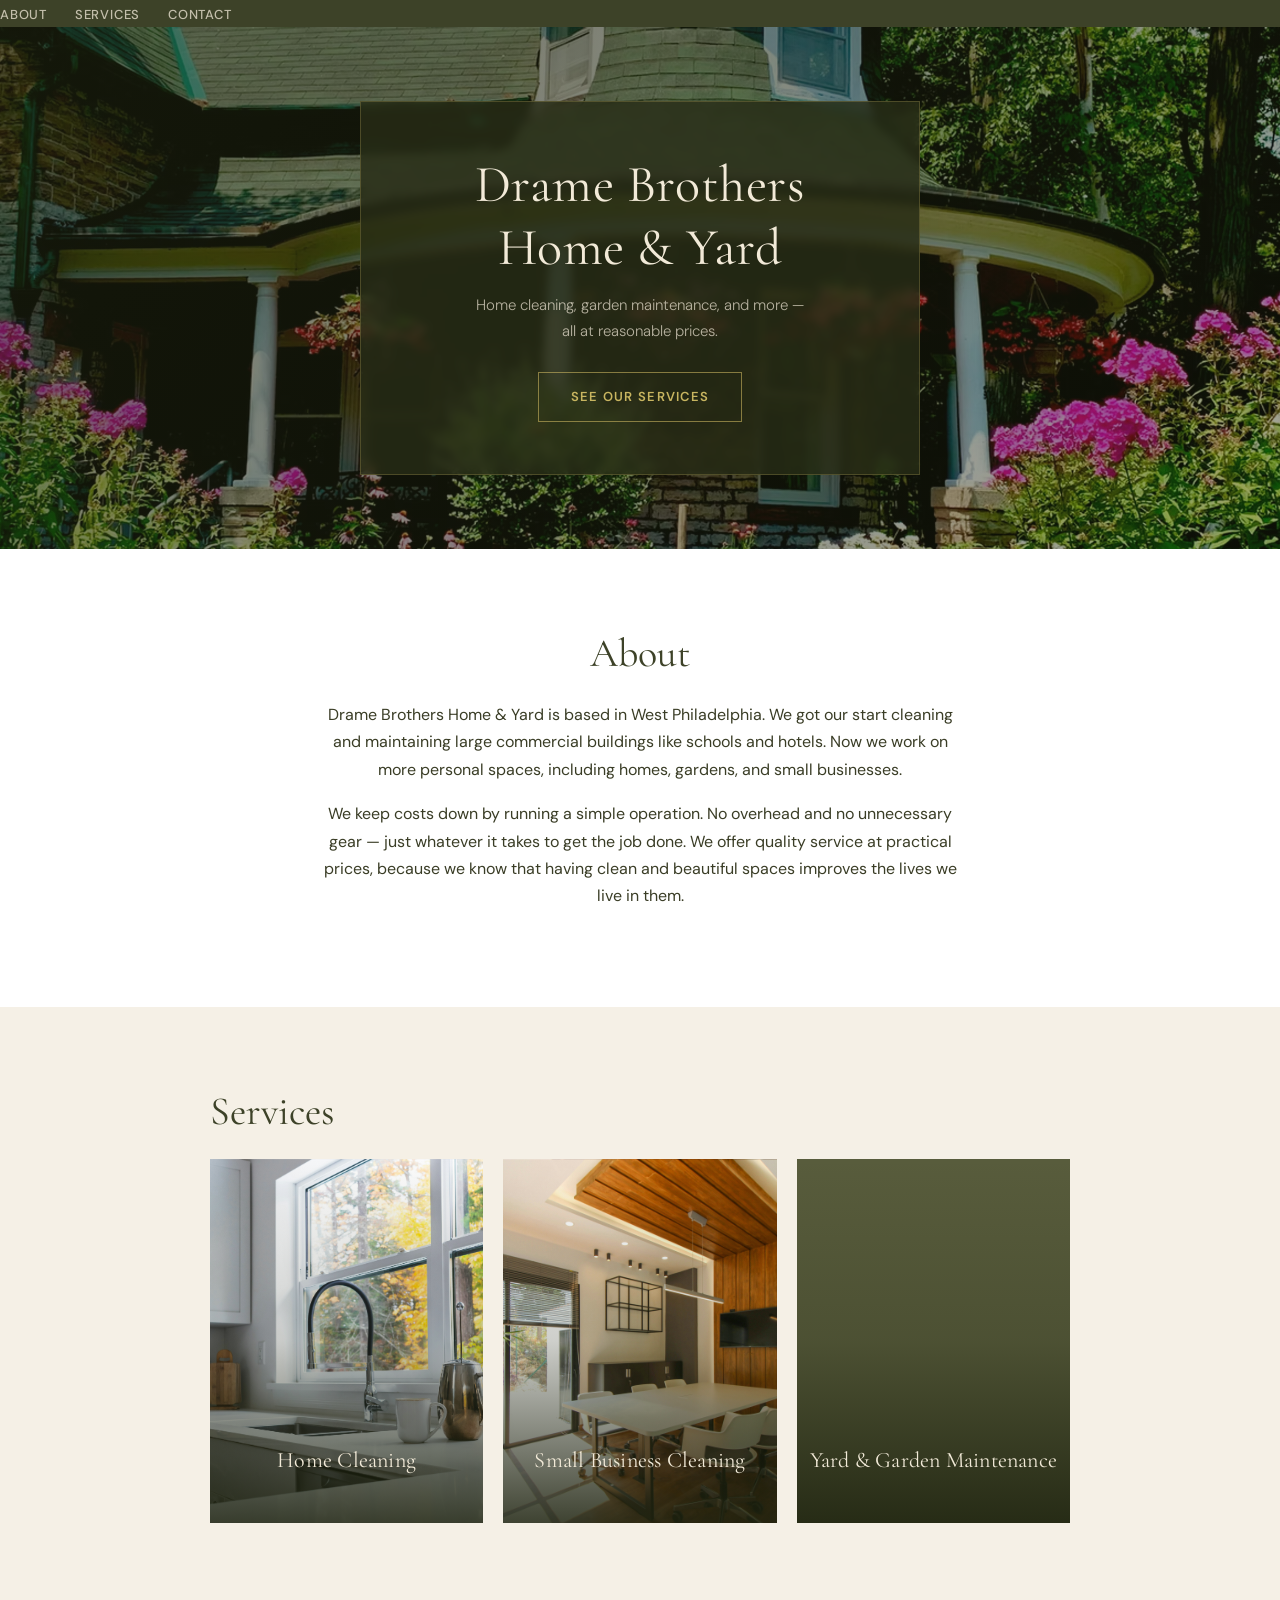
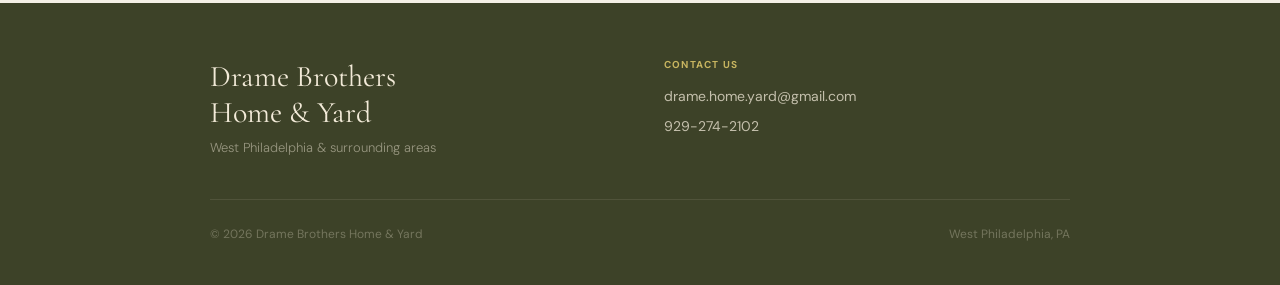
==== commit 3ac5db0d: "Add files via upload" ====
--- a/index.html
+++ b/index.html
@@ -65,7 +65,7 @@
     <!-- ── About ─────────────────────────────────────────── -->
     <section class="section about" id="about" aria-labelledby="about-heading">
       <div class="section-inner">
-        <div class="section-label">About</div>
+        <!-- <div class="section-label">About</div> -->
         <h2 id="about-heading">About</h2>
         <p>Drame Brothers Home &amp; Yard is based in West Philadelphia. We got our start cleaning and maintaining large commercial buildings like schools and hotels. Now we work on more personal spaces, including homes, gardens, and small businesses.</p>
         <p>We keep costs down by running a simple operation. No overhead and no unnecessary gear — just whatever it takes to get the job done. We offer quality service at practical prices, because we know that having clean and beautiful spaces improves the
@@ -76,7 +76,7 @@
     <!-- ── Services ───────────────────────────────────────── -->
     <section class="section services" id="services" aria-labelledby="services-heading">
       <div class="section-inner">
-        <div class="section-label">What We Do</div>
+        <!-- <div class="section-label">What We Do</div> -->
         <h2 id="services-heading">Services</h2>
         <div class="services-grid">
 
--- a/style.css
+++ b/style.css
@@ -102,6 +102,7 @@
   color: var(--cream);
   letter-spacing: 0.02em;
   opacity: 0.9;
+  display: none;
 }
 
 .nav-links {
@@ -130,7 +131,7 @@
   background: var(--olive);
   display: flex;
   align-items: center;
-  justify-content: space-between;
+  justify-content: flex-end;
   padding: 16px 40px;
 }
 
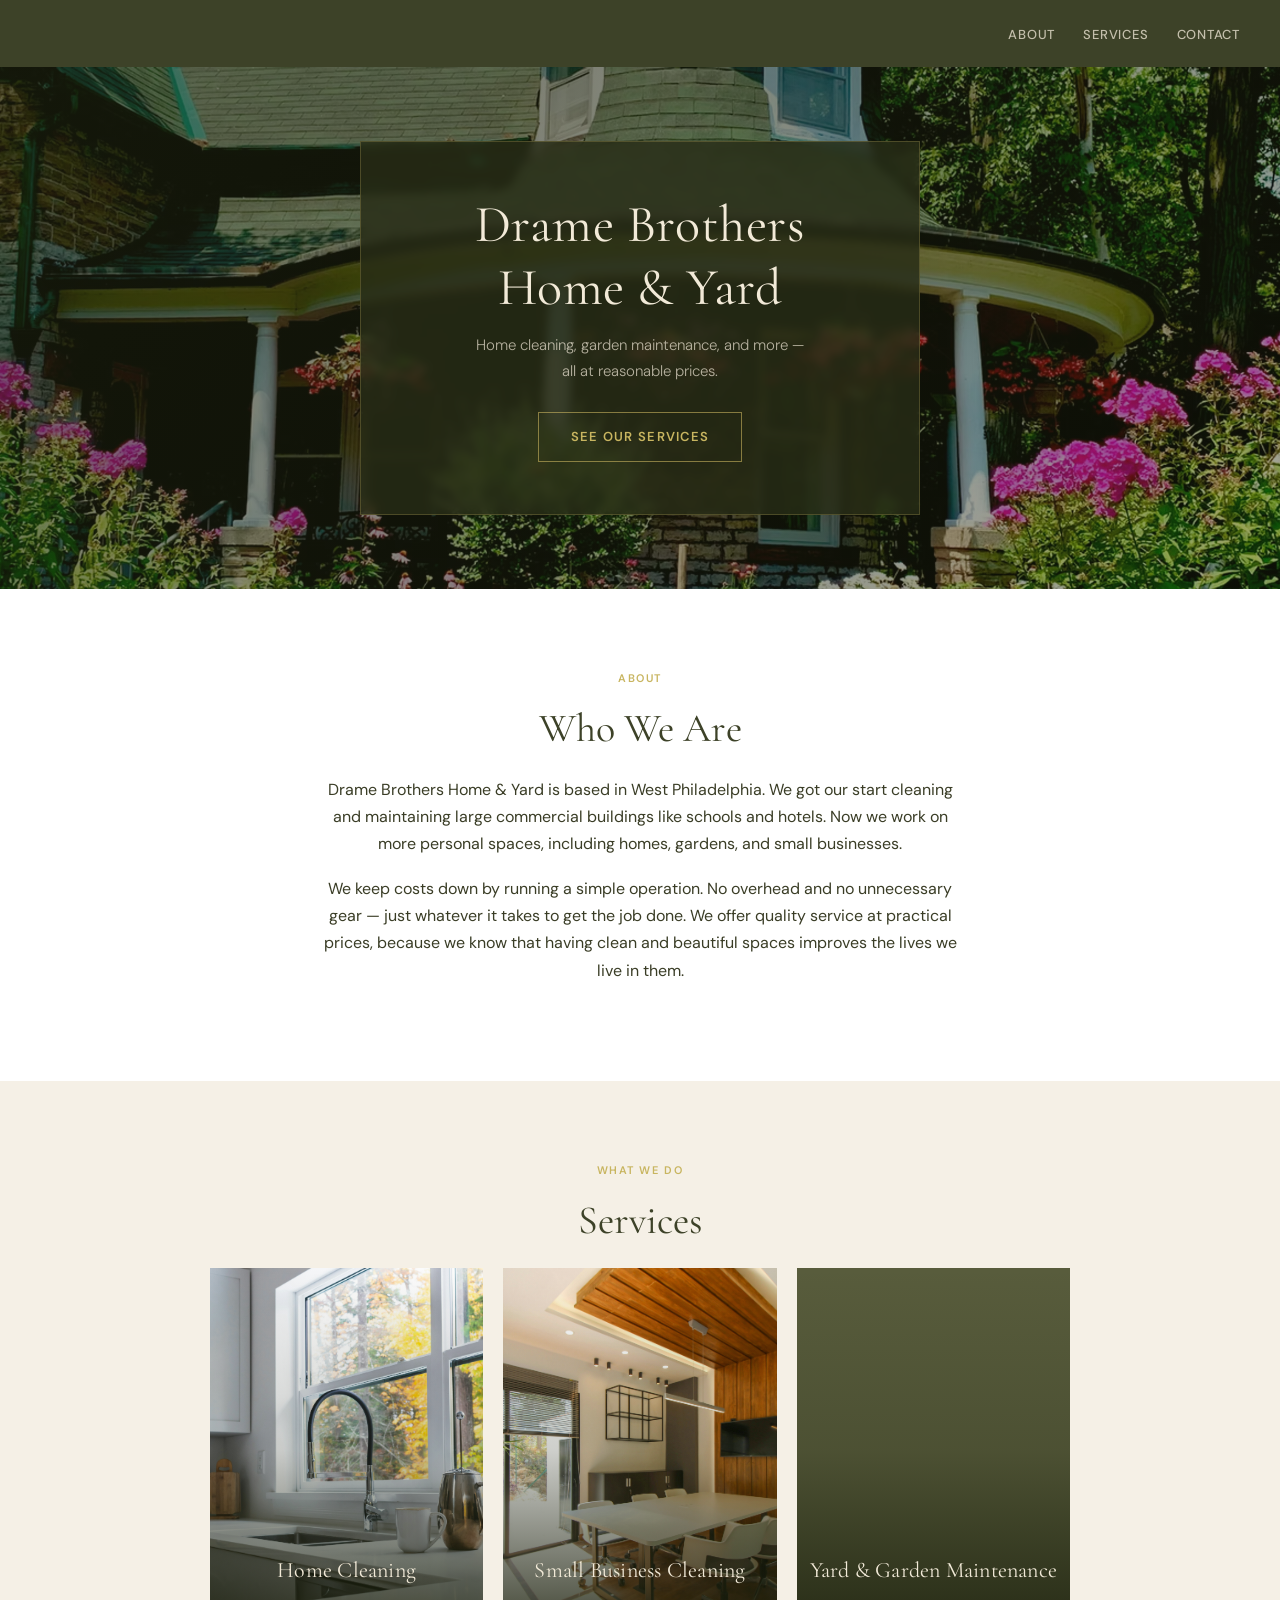
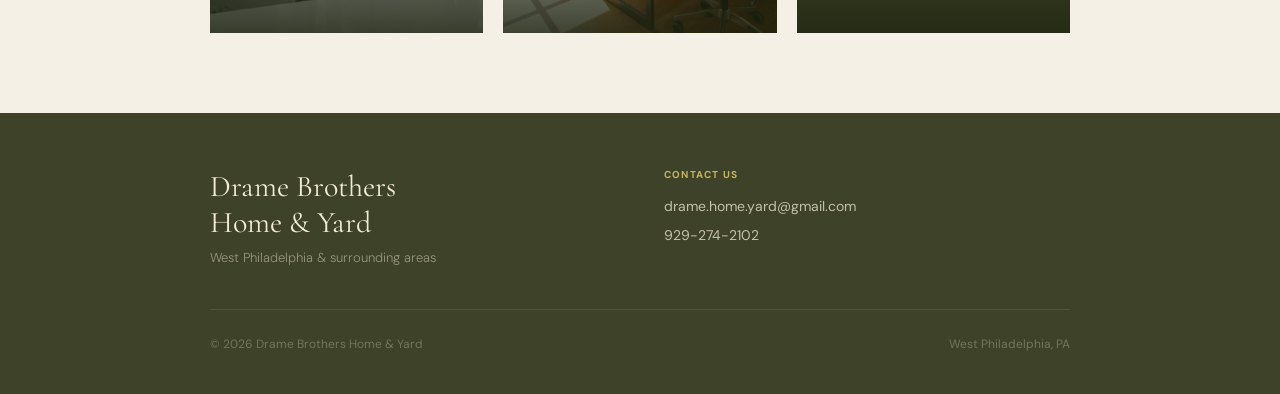
==== commit 462b863e: "Add files via upload" ====
--- a/index.html
+++ b/index.html
@@ -4,6 +4,7 @@
   <head>
     <meta charset="UTF-8">
     <meta name="viewport" content="width=device-width, initial-scale=1.0">
+    <meta name="robots" content="index, follow">
     <title>Drame Brothers Home & Yard — West Philadelphia</title>
     <meta name="description" content="Home cleaning, small business cleaning, and yard & garden maintenance in West Philadelphia. Quality service at reasonable prices.">
     <link rel="preconnect" href="https://fonts.googleapis.com">
@@ -65,8 +66,8 @@
     <!-- ── About ─────────────────────────────────────────── -->
     <section class="section about" id="about" aria-labelledby="about-heading">
       <div class="section-inner">
-        <!-- <div class="section-label">About</div> -->
-        <h2 id="about-heading">About</h2>
+        <div class="section-label">About</div>
+        <h2 id="about-heading">Who We Are</h2>
         <p>Drame Brothers Home &amp; Yard is based in West Philadelphia. We got our start cleaning and maintaining large commercial buildings like schools and hotels. Now we work on more personal spaces, including homes, gardens, and small businesses.</p>
         <p>We keep costs down by running a simple operation. No overhead and no unnecessary gear — just whatever it takes to get the job done. We offer quality service at practical prices, because we know that having clean and beautiful spaces improves the
           lives we live in them.</p>
@@ -76,7 +77,7 @@
     <!-- ── Services ───────────────────────────────────────── -->
     <section class="section services" id="services" aria-labelledby="services-heading">
       <div class="section-inner">
-        <!-- <div class="section-label">What We Do</div> -->
+        <div class="section-label">What We Do</div>
         <h2 id="services-heading">Services</h2>
         <div class="services-grid">
 
--- a/style.css
+++ b/style.css
@@ -94,6 +94,11 @@
   top: 0;
   z-index: 100;
   background: var(--olive);
+  display: flex;
+  align-items: center;
+  justify-content: flex-end;
+  padding: 20px 40px;
+  gap: 28px;
 }
 
 .nav-logo {
@@ -131,7 +136,7 @@
   background: var(--olive);
   display: flex;
   align-items: center;
-  justify-content: flex-end;
+  justify-content: space-between;
   padding: 16px 40px;
 }
 
@@ -283,6 +288,10 @@
 
 .services {
   background: var(--off);
+}
+
+.services .section-inner {
+  text-align: center;
 }
 
 .services-grid {
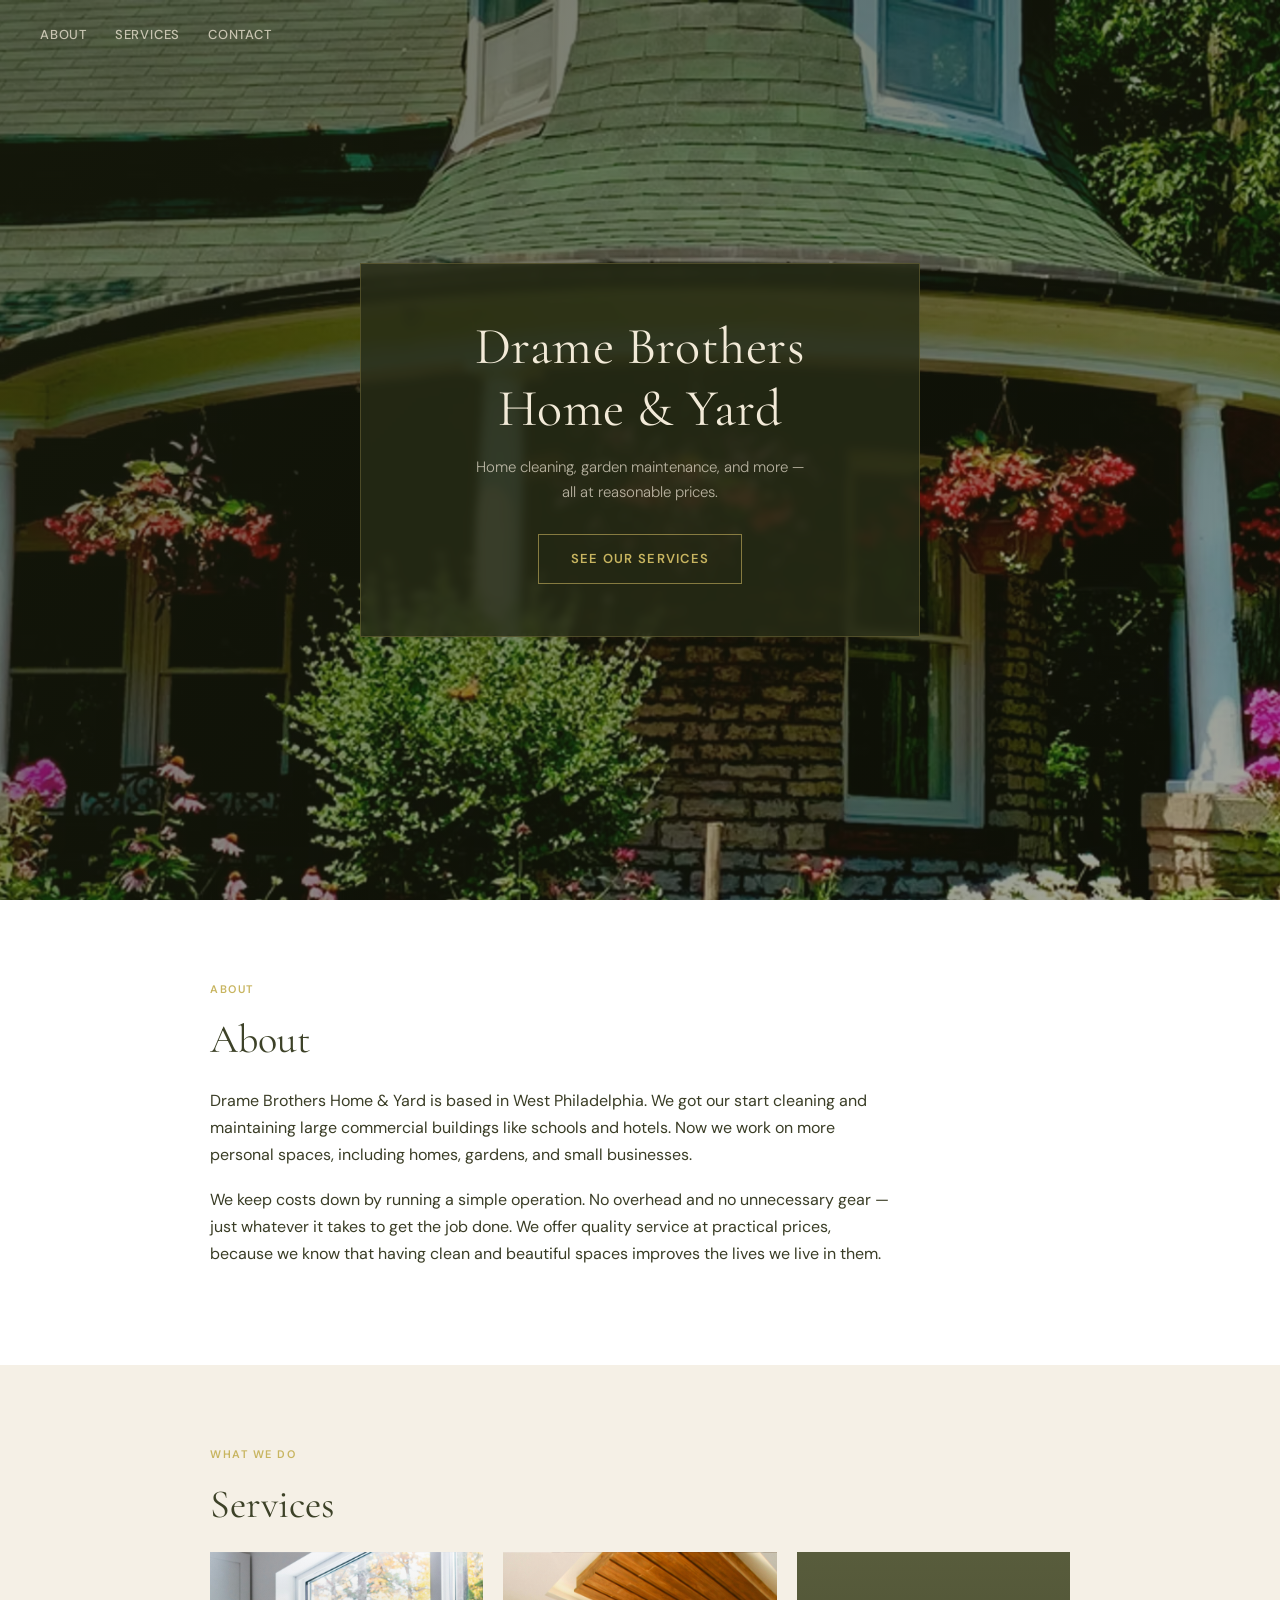
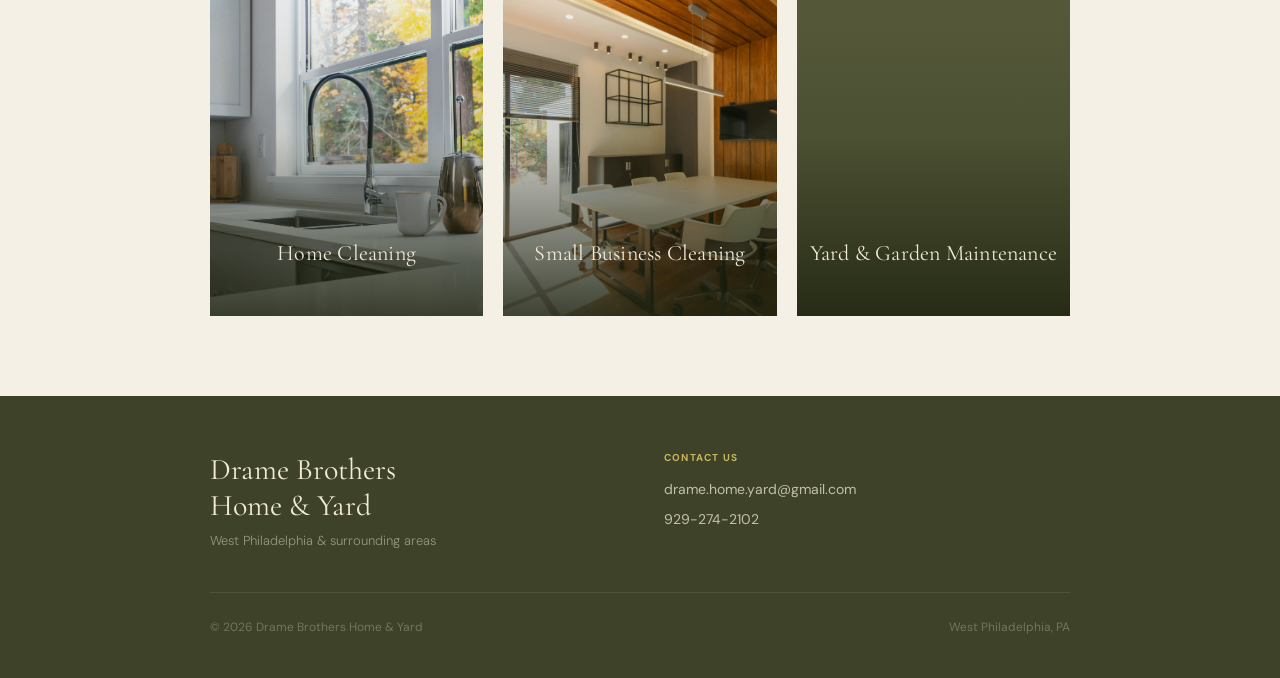
==== commit 1a9a6e87: "Add files via upload" ====
--- a/index.html
+++ b/index.html
@@ -1,165 +1,73 @@
 <!DOCTYPE html>
 <html lang="en">
+<head>
+<meta charset="UTF-8">
+<meta name="viewport" content="width=device-width, initial-scale=1.0">
+<title>Drame Brothers Home & Yard — West Philadelphia</title>
+<meta name="description" content="Home cleaning, small business cleaning, and yard & garden maintenance in West Philadelphia. Quality service at reasonable prices.">
+<meta name="robots" content="index, follow">
+<link rel="canonical" href="https://www.dramebrothers.com/">
+<link rel="preconnect" href="https://fonts.googleapis.com">
+<link href="https://fonts.googleapis.com/css2?family=Cormorant+Garamond:wght@400;600&family=DM+Sans:wght@300;400;500;600&display=swap" rel="stylesheet">
+<link rel="stylesheet" href="style.css">
+<style>
+  .hero { background-image: url('images/hero.jpg'); }
+  .scard-cleaning  { background-image: url('images/home-cleaning.jpg'); }
+  .scard-business  { background-image: url('images/small-business.jpg'); }
+  .scard-yard      { background-image: url('images/yard-garden.jpg'); }
+</style>
+</head>
+<body>
 
-  <head>
-    <meta charset="UTF-8">
-    <meta name="viewport" content="width=device-width, initial-scale=1.0">
-    <meta name="robots" content="index, follow">
-    <title>Drame Brothers Home & Yard — West Philadelphia</title>
-    <meta name="description" content="Home cleaning, small business cleaning, and yard & garden maintenance in West Philadelphia. Quality service at reasonable prices.">
-    <link rel="preconnect" href="https://fonts.googleapis.com">
-    <link href="https://fonts.googleapis.com/css2?family=Cormorant+Garamond:wght@400;600&family=DM+Sans:wght@300;400;500;600&display=swap" rel="stylesheet">
-    <link rel="stylesheet" href="style.css">
-    <style>
-      /* ── Hero image ──────────────────────────────────────
-     Replace the background-image URL with your own photo.
-     Recommended: a high-quality photo of a home exterior,
-     garden, or clean interior. Aim for 1600px wide or larger.
-     ─────────────────────────────────────────────────── */
+<div id="site-nav"></div>
 
-      .hero {
-        background-image: url('images/hero.jpg');
-        /* If you don't have a hero image yet, the dark olive
-       fallback color will show instead. */
-      }
-      /* ── Service card images ─────────────────────────────
-     Replace each background-image with your own photo.
-     Recommended size: at least 600×800px (portrait).
-     ─────────────────────────────────────────────────── */
+<section class="hero" aria-label="Hero">
+  <div class="hero-overlay" aria-hidden="true"></div>
+  <div class="hero-card">
+    <h1>Drame Brothers<br>Home &amp; Yard</h1>
+    <p>Home cleaning, garden maintenance, and more —<br>all at reasonable prices.</p>
+    <a href="#services" class="hero-btn">See Our Services</a>
+  </div>
+</section>
 
-      .scard-cleaning {
-        background-image: url('images/home-cleaning.jpg');
-      }
+<section class="section about" id="about" aria-labelledby="about-heading">
+  <div class="section-inner">
+    <div class="section-label">About</div>
+    <h2 id="about-heading">About</h2>
+    <p>Drame Brothers Home &amp; Yard is based in West Philadelphia. We got our start cleaning and maintaining large commercial buildings like schools and hotels. Now we work on more personal spaces, including homes, gardens, and small businesses.</p>
+    <p>We keep costs down by running a simple operation. No overhead and no unnecessary gear — just whatever it takes to get the job done. We offer quality service at practical prices, because we know that having clean and beautiful spaces improves the lives we live in them.</p>
+  </div>
+</section>
 
-      .scard-business {
-        background-image: url('images/small-business.jpg');
-      }
+<section class="section services" id="services" aria-labelledby="services-heading">
+  <div class="section-inner">
+    <div class="section-label">What We Do</div>
+    <h2 id="services-heading">Services</h2>
+    <div class="services-grid">
+      <a href="home-cleaning.html" class="service-card" aria-label="Home Cleaning — get an estimate">
+        <div class="service-img-placeholder scard-cleaning" role="img" aria-label="Home cleaning"></div>
+        <div class="service-overlay"><div class="service-label">Home Cleaning<span class="service-cta">Get an Estimate →</span></div></div>
+      </a>
+      <a href="small-business.html" class="service-card" aria-label="Small Business Cleaning — get an estimate">
+        <div class="service-img-placeholder scard-business" role="img" aria-label="Small business cleaning"></div>
+        <div class="service-overlay"><div class="service-label">Small Business Cleaning<span class="service-cta">Get an Estimate →</span></div></div>
+      </a>
+      <a href="yard-garden.html" class="service-card" aria-label="Yard & Garden Maintenance — get an estimate">
+        <div class="service-img-placeholder scard-yard" role="img" aria-label="Yard and garden maintenance"></div>
+        <div class="service-overlay"><div class="service-label">Yard &amp; Garden Maintenance<span class="service-cta">Get an Estimate →</span></div></div>
+      </a>
+    </div>
+  </div>
+</section>
 
-      .scard-yard {
-        background-image: url('images/yard-garden.jpg');
-      }
-    </style>
-  </head>
+<div id="site-footer"></div>
 
-  <body>
-
-    <!-- ── Navigation ────────────────────────────────────── -->
-    <nav class="nav" aria-label="Site navigation">
-      <div class="nav-logo">Drame Brothers</div>
-      <ul class="nav-links">
-        <li><a href="#about">About</a></li>
-        <li><a href="#services">Services</a></li>
-        <li><a href="#contact">Contact</a></li>
-      </ul>
-    </nav>
-
-    <!-- ── Hero ──────────────────────────────────────────── -->
-    <section class="hero" aria-label="Hero">
-      <div class="hero-overlay" aria-hidden="true"></div>
-      <div class="hero-card">
-        <h1>Drame Brothers<br>Home &amp; Yard</h1>
-        <p>Home cleaning, garden maintenance, and more —<br>all at reasonable prices.</p>
-        <a href="#services" class="hero-btn">See Our Services</a>
-      </div>
-    </section>
-
-    <!-- ── About ─────────────────────────────────────────── -->
-    <section class="section about" id="about" aria-labelledby="about-heading">
-      <div class="section-inner">
-        <div class="section-label">About</div>
-        <h2 id="about-heading">Who We Are</h2>
-        <p>Drame Brothers Home &amp; Yard is based in West Philadelphia. We got our start cleaning and maintaining large commercial buildings like schools and hotels. Now we work on more personal spaces, including homes, gardens, and small businesses.</p>
-        <p>We keep costs down by running a simple operation. No overhead and no unnecessary gear — just whatever it takes to get the job done. We offer quality service at practical prices, because we know that having clean and beautiful spaces improves the
-          lives we live in them.</p>
-      </div>
-    </section>
-
-    <!-- ── Services ───────────────────────────────────────── -->
-    <section class="section services" id="services" aria-labelledby="services-heading">
-      <div class="section-inner">
-        <div class="section-label">What We Do</div>
-        <h2 id="services-heading">Services</h2>
-        <div class="services-grid">
-
-          <!-- Home Cleaning -->
-          <a href="home-cleaning.html" class="service-card" aria-label="Home Cleaning — get an estimate">
-            <div class="service-img-placeholder scard-cleaning" role="img" aria-label="Home cleaning"></div>
-            <div class="service-overlay">
-              <div class="service-label">
-                Home Cleaning
-                <span class="service-cta">Get an Estimate →</span>
-              </div>
-            </div>
-          </a>
-
-          <!-- Small Business Cleaning -->
-          <a href="small-business.html" class="service-card" aria-label="Small Business Cleaning — get an estimate">
-            <div class="service-img-placeholder scard-business" role="img" aria-label="Small business cleaning"></div>
-            <div class="service-overlay">
-              <div class="service-label">
-                Small Business Cleaning
-                <span class="service-cta">Get an Estimate →</span>
-              </div>
-            </div>
-          </a>
-
-          <!-- Yard & Garden -->
-          <a href="yard-garden.html" class="service-card" aria-label="Yard & Garden Maintenance — get an estimate">
-            <div class="service-img-placeholder scard-yard" role="img" aria-label="Yard and garden maintenance"></div>
-            <div class="service-overlay">
-              <div class="service-label">
-                Yard &amp; Garden Maintenance
-                <span class="service-cta">Get an Estimate →</span>
-              </div>
-            </div>
-          </a>
-
-        </div>
-      </div>
-    </section>
-
-    <!-- ── Footer / Contact ───────────────────────────────── -->
-    <footer class="footer" id="contact" aria-label="Contact and footer">
-      <div class="footer-inner">
-        <div>
-          <h3>Drame Brothers<br>Home &amp; Yard</h3>
-          <p class="footer-tagline">West Philadelphia &amp; surrounding areas</p>
-        </div>
-        <div class="footer-contact">
-          <h4>Contact Us</h4>
-          <p><a href="mailto:drame.home.yard@gmail.com">drame.home.yard@gmail.com</a></p>
-          <p><a href="tel:9292742102">929-274-2102</a></p>
-        </div>
-      </div>
-      <div class="footer-bottom">
-        <span>© <span id="yr"></span> Drame Brothers Home &amp; Yard</span>
-        <span>West Philadelphia, PA</span>
-      </div>
-    </footer>
-
-    <script>
-      document.getElementById('yr').textContent = new Date().getFullYear();
-
-      // Smooth scroll for nav links
-      document.querySelectorAll('a[href^="#"]').forEach(function(a) {
-        a.addEventListener('click', function(e) {
-          var target = document.querySelector(this.getAttribute('href'));
-          if (target) {
-            e.preventDefault();
-            target.scrollIntoView({
-              behavior: 'smooth'
-            });
-          }
-        });
-      });
-
-      // If service card images fail to load (no image file yet),
-      // the olive placeholder background shows instead — no broken image icons.
-      document.querySelectorAll('.service-img-placeholder').forEach(function(el) {
-        el.style.backgroundSize = 'cover';
-        el.style.backgroundPosition = 'center';
-      });
-    </script>
-  </body>
-
+<script src="config.js"></script>
+<script src="components.js"></script>
+<script>
+renderNav('site-nav');
+renderFooter('site-footer');
+document.querySelectorAll('.service-img-placeholder').forEach(function(el){el.style.backgroundSize='cover';el.style.backgroundPosition='center';});
+</script>
+</body>
 </html>
--- a/style.css
+++ b/style.css
@@ -5,52 +5,29 @@
    COLOR VARIABLES
    To change the site palette, edit only this block.
    ─────────────────────────────────────────────────── */
-
 :root {
-  --olive: #3d4228;
-  /* primary dark — headers, footer, buttons */
-  --olive-md: #585c3c;
-  /* mid olive — hover states */
-  --olive-lt: #7a7e5a;
-  /* light olive — secondary text, labels */
-  --cream: #f2ead8;
-  /* warm cream — text on dark backgrounds */
-  --cream-dk: #e4d9c0;
-  /* slightly darker cream — borders on dark */
-  --gold: #c8b560;
-  /* accent — links, highlights, section labels */
-  --gold-lt: #f0e9cc;
-  /* very light gold — hover fills */
-  --off: #f5f0e6;
-  /* warm off-white — page background */
-  --white: #ffffff;
-  /* pure white — card backgrounds */
-  --border: #e0d9c5;
-  /* warm border color */
-  --muted: #8a8568;
-  /* muted text */
-  --text: #2a2c1a;
-  /* primary body text */
-  --red: #8b2e1e;
-  /* error states */
-  --serif: 'Cormorant Garamond', Georgia, serif;
-  --sans: 'DM Sans', system-ui, sans-serif;
+  --olive:      #3d4228;   /* primary dark — headers, footer, buttons */
+  --olive-md:   #585c3c;   /* mid olive — hover states */
+  --olive-lt:   #7a7e5a;   /* light olive — secondary text, labels */
+  --cream:      #f2ead8;   /* warm cream — text on dark backgrounds */
+  --cream-dk:   #e4d9c0;   /* slightly darker cream — borders on dark */
+  --gold:       #c8b560;   /* accent — links, highlights, section labels */
+  --gold-lt:    #f0e9cc;   /* very light gold — hover fills */
+  --off:        #f5f0e6;   /* warm off-white — page background */
+  --white:      #ffffff;   /* pure white — card backgrounds */
+  --border:     #e0d9c5;   /* warm border color */
+  --muted:      #8a8568;   /* muted text */
+  --text:       #2a2c1a;   /* primary body text */
+  --red:        #8b2e1e;   /* error states */
+
+  --serif:  'Cormorant Garamond', Georgia, serif;
+  --sans:   'DM Sans', system-ui, sans-serif;
   --radius: 4px;
 }
 
-
 /* ── Reset & Base ──────────────────────────────────── */
-
-*, *::before, *::after {
-  box-sizing: border-box;
-  margin: 0;
-  padding: 0;
-}
-
-html {
-  scroll-behavior: smooth;
-}
-
+*, *::before, *::after { box-sizing: border-box; margin: 0; padding: 0; }
+html { scroll-behavior: smooth; }
 body {
   font-family: var(--sans);
   background: var(--off);
@@ -58,80 +35,51 @@
   font-size: 16px;
   line-height: 1.7;
 }
-
-img {
-  display: block;
-  max-width: 100%;
-}
-
-a {
-  color: inherit;
-  text-decoration: none;
-}
-
+img { display: block; max-width: 100%; }
+a   { color: inherit; text-decoration: none; }
 
 /* ── Typography ────────────────────────────────────── */
-
 h1, h2, h3, h4 {
   font-family: var(--serif);
   font-weight: 400;
   line-height: 1.2;
 }
-
-p {
-  margin-bottom: 1em;
-}
-
-p:last-child {
-  margin-bottom: 0;
-}
-
+p { margin-bottom: 1em; }
+p:last-child { margin-bottom: 0; }
 
 /* ── Navigation ────────────────────────────────────── */
-
 .nav {
-  position: sticky;
-  top: 0;
-  z-index: 100;
-  background: var(--olive);
+  position: absolute;
+  top: 0; left: 0; right: 0;
+  z-index: 10;
   display: flex;
   align-items: center;
-  justify-content: flex-end;
+  justify-content: space-between;
   padding: 20px 40px;
-  gap: 28px;
-}
-
+}
 .nav-logo {
   font-family: var(--serif);
   font-size: 20px;
   color: var(--cream);
   letter-spacing: 0.02em;
   opacity: 0.9;
-  display: none;
-}
-
+}
 .nav-links {
   display: flex;
   gap: 28px;
   list-style: none;
 }
-
 .nav-links a {
   font-size: 13px;
   font-weight: 500;
-  color: rgba(242, 234, 216, 0.75);
+  color: rgba(242,234,216,0.75);
   letter-spacing: 0.06em;
   text-transform: uppercase;
   transition: color 0.2s;
 }
-
-.nav-links a:hover {
-  color: var(--gold);
-}
-
+.nav-links a:hover { color: var(--gold); }
 
 /* Simple top bar for inner pages */
-
 .topbar {
   background: var(--olive);
   display: flex;
@@ -139,14 +87,12 @@
   justify-content: space-between;
   padding: 16px 40px;
 }
-
 .topbar-logo {
   font-family: var(--serif);
   font-size: 20px;
   color: var(--cream);
   letter-spacing: 0.02em;
 }
-
 .topbar-back {
   font-size: 13px;
   color: var(--gold);
@@ -156,39 +102,35 @@
   gap: 6px;
   transition: opacity 0.2s;
 }
-
-.topbar-back:hover {
-  opacity: 0.75;
-}
-
+.topbar-back:hover { opacity: 0.75; }
 
 /* ── Hero ──────────────────────────────────────────── */
-
 .hero {
   position: relative;
-  height: 58vh;
-  min-height: 420px;
+  min-height: 100vh;
   display: flex;
   align-items: center;
   justify-content: center;
-  background: var(--olive);
-  /* fallback while image loads */
+  background: var(--olive);   /* fallback while image loads */
   background-size: cover;
   background-position: center;
+  background-attachment: fixed;
   overflow: hidden;
 }
-
 .hero-overlay {
   position: absolute;
   inset: 0;
-  background: linear-gradient( 135deg, rgba(30, 35, 15, 0.65) 0%, rgba(30, 35, 15, 0.40) 100%);
-}
-
+  background: linear-gradient(
+    135deg,
+    rgba(30,35,15,0.65) 0%,
+    rgba(30,35,15,0.40) 100%
+  );
+}
 .hero-card {
   position: relative;
   z-index: 2;
-  background: rgba(40, 45, 22, 0.82);
-  border: 1px solid rgba(200, 181, 96, 0.25);
+  background: rgba(40,45,22,0.82);
+  border: 1px solid rgba(200,181,96,0.25);
   backdrop-filter: blur(4px);
   -webkit-backdrop-filter: blur(4px);
   padding: 52px 56px;
@@ -196,25 +138,22 @@
   max-width: 560px;
   width: 90%;
 }
-
 .hero-card h1 {
   font-size: clamp(36px, 5vw, 52px);
   color: var(--cream);
   margin-bottom: 14px;
   letter-spacing: 0.01em;
 }
-
 .hero-card p {
   font-size: 15px;
-  color: rgba(242, 234, 216, 0.7);
+  color: rgba(242,234,216,0.7);
   font-weight: 300;
   margin-bottom: 28px;
 }
-
 .hero-btn {
   display: inline-block;
   padding: 13px 32px;
-  border: 1.5px solid rgba(200, 181, 96, 0.6);
+  border: 1.5px solid rgba(200,181,96,0.6);
   color: var(--gold);
   font-size: 13px;
   font-weight: 600;
@@ -225,25 +164,18 @@
   cursor: pointer;
   background: transparent;
 }
-
 .hero-btn:hover {
   background: var(--gold);
   color: var(--olive);
   border-color: var(--gold);
 }
 
-
 /* ── Section wrapper ───────────────────────────────── */
-
-.section {
-  padding: 80px 40px;
-}
-
+.section { padding: 80px 40px; }
 .section-inner {
   max-width: 860px;
   margin: 0 auto;
 }
-
 .section-label {
   font-size: 11px;
   font-weight: 600;
@@ -252,20 +184,16 @@
   color: var(--gold);
   margin-bottom: 16px;
 }
-
 .section h2 {
   font-size: clamp(28px, 4vw, 40px);
   color: var(--olive);
   margin-bottom: 24px;
 }
 
-
 /* ── About section ─────────────────────────────────── */
-
 .about {
   background: var(--white);
 }
-
 .about p {
   font-size: 16px;
   color: #3a3d26;
@@ -273,34 +201,16 @@
   margin-bottom: 1.1em;
 }
 
-.about .section-inner {
-  text-align: center;
-}
-
-.about .section-inner p {
-  max-width: 640px;
-  margin-left: auto;
-  margin-right: auto;
-}
-
-
 /* ── Services section ──────────────────────────────── */
-
 .services {
   background: var(--off);
 }
-
-.services .section-inner {
-  text-align: center;
-}
-
 .services-grid {
   display: grid;
   grid-template-columns: repeat(3, 1fr);
   gap: 20px;
   margin-top: 8px;
 }
-
 .service-card {
   position: relative;
   display: block;
@@ -309,50 +219,50 @@
   aspect-ratio: 3/4;
   background: var(--olive-md);
 }
-
 .service-card:hover .service-img {
   transform: scale(1.04);
 }
-
 .service-img {
   width: 100%;
   height: 100%;
   object-fit: cover;
   transition: transform 0.5s ease;
 }
-
-
 /* Placeholder when no image is set */
-
 .service-img-placeholder {
-  width: 100%;
-  height: 100%;
+  width: 100%; height: 100%;
   background: var(--olive-md);
   display: flex;
   align-items: center;
   justify-content: center;
   transition: transform 0.5s ease;
 }
-
 .service-card:hover .service-img-placeholder {
   transform: scale(1.04);
 }
-
 .service-overlay {
   position: absolute;
   inset: 0;
-  background: linear-gradient( to top, rgba(30, 35, 15, 0.85) 0%, rgba(30, 35, 15, 0.2) 50%, transparent 100%);
+  background: linear-gradient(
+    to top,
+    rgba(30,35,15,0.85) 0%,
+    rgba(30,35,15,0.2) 50%,
+    transparent 100%
+  );
   display: flex;
   align-items: flex-end;
   justify-content: center;
   padding-bottom: 28px;
   transition: background 0.3s;
 }
-
 .service-card:hover .service-overlay {
-  background: linear-gradient( to top, rgba(30, 35, 15, 0.92) 0%, rgba(30, 35, 15, 0.4) 60%, rgba(30, 35, 15, 0.1) 100%);
-}
-
+  background: linear-gradient(
+    to top,
+    rgba(30,35,15,0.92) 0%,
+    rgba(30,35,15,0.4) 60%,
+    rgba(30,35,15,0.1) 100%
+  );
+}
 .service-label {
   font-family: var(--serif);
   font-size: 22px;
@@ -362,7 +272,6 @@
   letter-spacing: 0.01em;
   line-height: 1.3;
 }
-
 .service-cta {
   display: block;
   font-size: 11px;
@@ -375,21 +284,17 @@
   transform: translateY(6px);
   transition: opacity 0.3s, transform 0.3s;
 }
-
 .service-card:hover .service-cta {
   opacity: 1;
   transform: translateY(0);
 }
 
-
 /* ── Footer ────────────────────────────────────────── */
-
 .footer {
   background: var(--olive);
   padding: 56px 40px 40px;
   color: var(--cream);
 }
-
 .footer-inner {
   max-width: 860px;
   margin: 0 auto;
@@ -398,20 +303,17 @@
   gap: 48px;
   align-items: start;
 }
-
 .footer h3 {
   font-size: 30px;
   color: var(--cream);
   margin-bottom: 6px;
 }
-
 .footer-tagline {
   font-size: 13px;
-  color: rgba(242, 234, 216, 0.5);
+  color: rgba(242,234,216,0.5);
   font-weight: 300;
   margin-bottom: 0;
 }
-
 .footer-contact h4 {
   font-family: var(--sans);
   font-size: 10px;
@@ -421,37 +323,29 @@
   color: var(--gold);
   margin-bottom: 14px;
 }
-
 .footer-contact p {
   font-size: 14px;
-  color: rgba(242, 234, 216, 0.75);
+  color: rgba(242,234,216,0.75);
   margin-bottom: 6px;
 }
-
 .footer-contact a {
-  color: rgba(242, 234, 216, 0.75);
+  color: rgba(242,234,216,0.75);
   transition: color 0.2s;
 }
-
-.footer-contact a:hover {
-  color: var(--gold);
-}
-
+.footer-contact a:hover { color: var(--gold); }
 .footer-bottom {
   max-width: 860px;
   margin: 40px auto 0;
   padding-top: 24px;
-  border-top: 1px solid rgba(242, 234, 216, 0.1);
+  border-top: 1px solid rgba(242,234,216,0.1);
   font-size: 12px;
-  color: rgba(242, 234, 216, 0.3);
+  color: rgba(242,234,216,0.3);
   display: flex;
   justify-content: space-between;
   align-items: center;
 }
 
-
 /* ── Page hero (inner pages) ───────────────────────── */
-
 .page-hero {
   background: var(--olive);
   padding: 56px 40px 48px;
@@ -459,74 +353,60 @@
   position: relative;
   overflow: hidden;
 }
-
 .page-hero::before {
   content: '';
   position: absolute;
   inset: 0;
-  background: radial-gradient(ellipse at 70% 0%, rgba(200, 181, 96, 0.15), transparent 60%);
+  background: radial-gradient(ellipse at 70% 0%, rgba(200,181,96,0.15), transparent 60%);
   pointer-events: none;
 }
-
 .page-hero h1 {
   font-size: clamp(28px, 4vw, 44px);
   color: var(--cream);
   position: relative;
   margin-bottom: 8px;
 }
-
 .page-hero p {
   font-size: 14px;
-  color: rgba(242, 234, 216, 0.6);
+  color: rgba(242,234,216,0.6);
   position: relative;
   max-width: 480px;
   margin: 0 auto 16px;
   font-weight: 300;
 }
-
 .page-hero .phone-line {
   font-size: 13px;
   color: var(--gold);
   position: relative;
 }
-
 .page-hero .phone-line a {
   color: var(--gold);
   font-weight: 500;
 }
-
-.page-hero .phone-line a:hover {
-  text-decoration: underline;
-}
-
+.page-hero .phone-line a:hover { text-decoration: underline; }
 
 /* ── Placeholder pages ─────────────────────────────── */
-
 .inquiry-wrap {
   max-width: 600px;
   margin: 0 auto;
   padding: 40px 20px 60px;
 }
-
 .inquiry-card {
   background: var(--white);
   border: 1px solid var(--border);
   border-radius: var(--radius);
   padding: 32px 36px;
 }
-
 .inquiry-card h2 {
   font-size: 26px;
   color: var(--olive);
   margin-bottom: 6px;
 }
-
 .inquiry-card .sub {
   font-size: 14px;
   color: var(--muted);
   margin-bottom: 28px;
 }
-
 .coming-soon-note {
   background: var(--gold-lt);
   border: 1px solid var(--border);
@@ -538,13 +418,8 @@
   margin-bottom: 28px;
 }
 
-
 /* ── Shared form elements (inquiry pages) ──────────── */
-
-.ifield {
-  margin-bottom: 16px;
-}
-
+.ifield { margin-bottom: 16px; }
 .ifield label {
   display: block;
   font-size: 13px;
@@ -552,8 +427,9 @@
   color: var(--text);
   margin-bottom: 5px;
 }
-
-.ifield input, .ifield select, .ifield textarea {
+.ifield input,
+.ifield select,
+.ifield textarea {
   width: 100%;
   padding: 10px 13px;
   border: 1.5px solid var(--border);
@@ -566,36 +442,24 @@
   -webkit-appearance: none;
   appearance: none;
 }
-
 .ifield select {
   background-image: url("data:image/svg+xml,%3Csvg xmlns='http://www.w3.org/2000/svg' width='12' height='8' viewBox='0 0 12 8'%3E%3Cpath fill='%238a8568' d='M1 1l5 5 5-5'/%3E%3C/svg%3E");
   background-repeat: no-repeat;
   background-position: right 12px center;
   padding-right: 36px;
 }
-
-.ifield input:focus, .ifield select:focus, .ifield textarea:focus {
+.ifield input:focus,
+.ifield select:focus,
+.ifield textarea:focus {
   outline: none;
   border-color: var(--gold);
-  box-shadow: 0 0 0 3px rgba(200, 181, 96, 0.15);
-}
-
-.ifield input.err, .ifield select.err, .ifield textarea.err {
-  border-color: var(--red);
-}
-
-.field-error {
-  font-size: 12px;
-  color: var(--red);
-  margin-top: 4px;
-}
-
-.two-col {
-  display: grid;
-  grid-template-columns: 1fr 1fr;
-  gap: 12px;
-}
-
+  box-shadow: 0 0 0 3px rgba(200,181,96,0.15);
+}
+.ifield input.err,
+.ifield select.err,
+.ifield textarea.err { border-color: var(--red); }
+.field-error { font-size: 12px; color: var(--red); margin-top: 4px; }
+.two-col { display: grid; grid-template-columns: 1fr 1fr; gap: 12px; }
 .ibtn {
   width: 100%;
   padding: 14px;
@@ -611,115 +475,52 @@
   transition: background 0.15s, transform 0.1s;
   margin-top: 8px;
 }
-
-.ibtn:hover:not(:disabled) {
-  background: var(--olive-md);
-}
-
-.ibtn:active:not(:disabled) {
-  transform: scale(0.99);
-}
-
-.ibtn:disabled {
-  opacity: 0.6;
-  cursor: not-allowed;
-}
-
+.ibtn:hover:not(:disabled) { background: var(--olive-md); }
+.ibtn:active:not(:disabled) { transform: scale(0.99); }
+.ibtn:disabled { opacity: 0.6; cursor: not-allowed; }
 
 /* ── Success screen (shared) ───────────────────────── */
-
 .success-screen {
   display: none;
   text-align: center;
   padding: 40px 20px;
 }
-
-.success-screen.show {
-  display: block;
-}
-
+.success-screen.show { display: block; }
 .success-icon {
-  width: 64px;
-  height: 64px;
+  width: 64px; height: 64px;
   background: var(--gold-lt);
   border-radius: 50%;
-  display: flex;
-  align-items: center;
-  justify-content: center;
+  display: flex; align-items: center; justify-content: center;
   margin: 0 auto 20px;
   font-size: 28px;
 }
-
 .success-screen h2 {
   font-size: 30px;
   color: var(--olive);
   margin-bottom: 8px;
 }
-
-.success-screen p {
-  font-size: 14px;
-  color: var(--muted);
-}
-
+.success-screen p { font-size: 14px; color: var(--muted); }
 
 /* ── Utilities ─────────────────────────────────────── */
-
 .visually-hidden {
-  position: absolute;
-  width: 1px;
-  height: 1px;
-  padding: 0;
-  margin: -1px;
-  overflow: hidden;
-  clip: rect(0, 0, 0, 0);
-  border: 0;
-}
-
+  position: absolute; width: 1px; height: 1px;
+  padding: 0; margin: -1px; overflow: hidden;
+  clip: rect(0,0,0,0); border: 0;
+}
 
 /* ── Responsive ────────────────────────────────────── */
-
 @media (max-width: 768px) {
-  .nav {
-    padding: 16px 20px;
-  }
-  .nav-links {
-    display: none;
-  }
-  .section {
-    padding: 56px 20px;
-  }
-  .topbar {
-    padding: 14px 20px;
-  }
-  .footer {
-    padding: 48px 20px 32px;
-  }
-  .footer-inner {
-    grid-template-columns: 1fr;
-    gap: 32px;
-  }
-  .footer-bottom {
-    flex-direction: column;
-    gap: 8px;
-    text-align: center;
-  }
-  .hero-card {
-    padding: 36px 28px;
-  }
-  .services-grid {
-    grid-template-columns: 1fr;
-    gap: 14px;
-  }
-  .service-card {
-    aspect-ratio: 4/3;
-  }
-  .two-col {
-    grid-template-columns: 1fr;
-  }
-  .inquiry-card {
-    padding: 24px 20px;
-  }
-  .page-hero {
-    padding: 40px 20px 36px;
-  }
-}
+  .nav { padding: 16px 20px; }
+  .nav-links { display: none; }
+  .section { padding: 56px 20px; }
+  .topbar { padding: 14px 20px; }
+  .footer { padding: 48px 20px 32px; }
+  .footer-inner { grid-template-columns: 1fr; gap: 32px; }
+  .footer-bottom { flex-direction: column; gap: 8px; text-align: center; }
+  .hero-card { padding: 36px 28px; }
+  .services-grid { grid-template-columns: 1fr; gap: 14px; }
+  .service-card { aspect-ratio: 4/3; }
+  .two-col { grid-template-columns: 1fr; }
+  .inquiry-card { padding: 24px 20px; }
+  .page-hero { padding: 40px 20px 36px; }
+}
